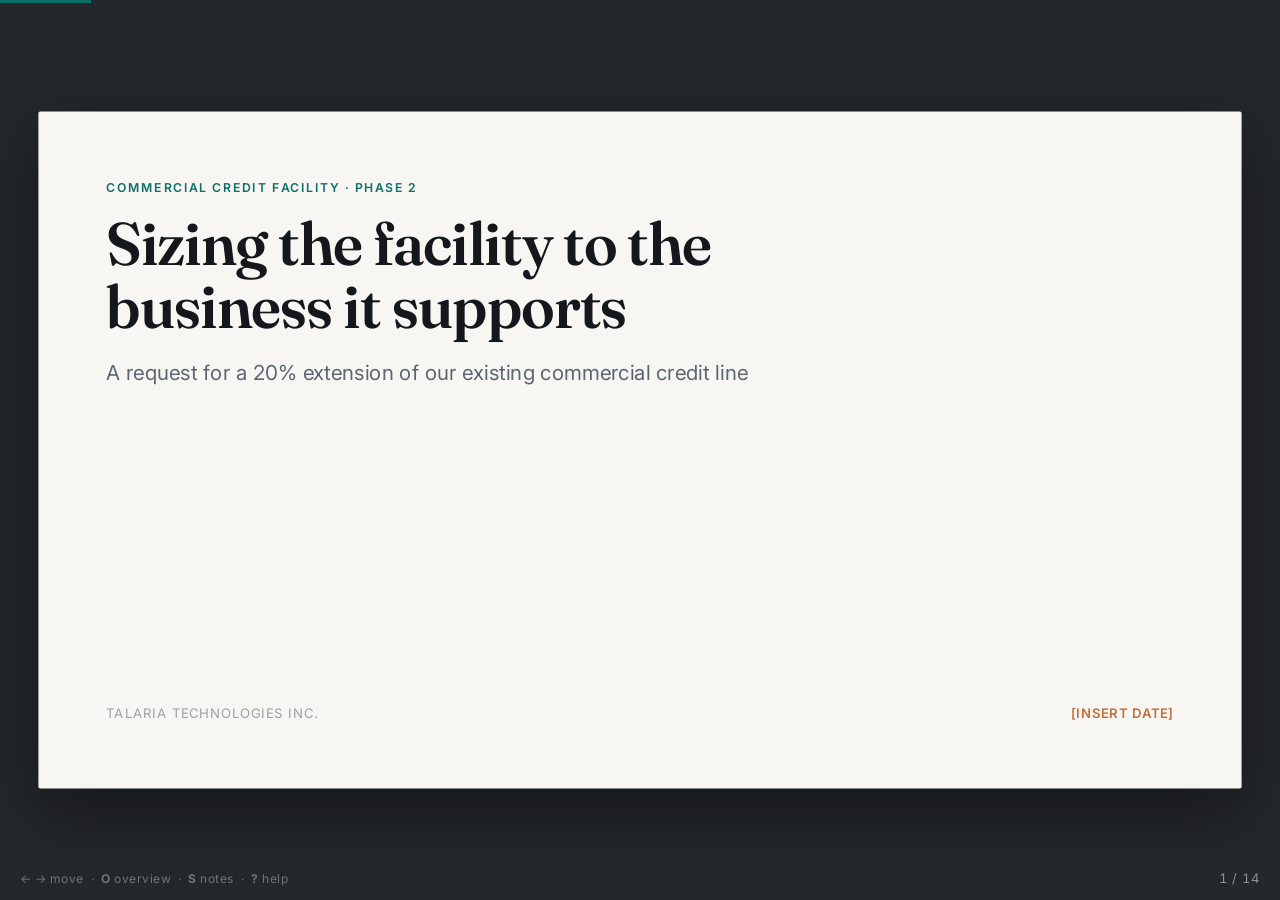
==== deck/index.html @ c8da1f6f "INITIAL SLIDES" ====
<!DOCTYPE html>
<html lang="en" data-theme="light">
<head>
<meta charset="utf-8">
<meta name="viewport" content="width=device-width, initial-scale=1">
<title>Talaria Technologies — Credit Facility Expansion</title>

<link rel="preconnect" href="https://fonts.googleapis.com">
<link rel="preconnect" href="https://fonts.gstatic.com" crossorigin>
<link href="https://fonts.googleapis.com/css2?family=Inter:wght@400;500;600;700&family=Fraunces:opsz,wght@9..144,400;9..144,600&family=JetBrains+Mono:wght@400;500&display=swap" rel="stylesheet">

<!-- stylesheets load in cascade order: tokens first, overrides last -->
<link rel="stylesheet" href="css/tokens.css">
<link rel="stylesheet" href="css/base.css">
<link rel="stylesheet" href="css/layout.css">
<link rel="stylesheet" href="css/components.css">
<link rel="stylesheet" href="css/slides.css">
<link rel="stylesheet" href="css/overlays.css">
<link rel="stylesheet" href="css/print.css">
</head>
<body>

<!-- ============ CHROME ============ -->
<div id="progress"></div>
<div id="hint">&larr; &rarr; move &nbsp;·&nbsp; <b>O</b> overview &nbsp;·&nbsp; <b>S</b> notes &nbsp;·&nbsp; <b>?</b> help</div>
<div id="counter"></div>

<div id="overview"><div class="grid"></div></div>

<aside id="presenter">
  <div><h4>Elapsed</h4><div class="timer" data-timer>00:00</div></div>
  <div style="flex:1;display:flex;flex-direction:column;min-height:0">
    <h4>Speaker notes</h4>
    <div class="note" data-note></div>
  </div>
  <div class="next" data-next></div>
</aside>

<div id="help"><div class="panel">
  <h3>Keyboard</h3>
  <table>
    <tr><td><kbd>&rarr;</kbd> <kbd>Space</kbd></td><td>Next step / slide</td></tr>
    <tr><td><kbd>&larr;</kbd></td><td>Previous</td></tr>
    <tr><td><kbd>Home</kbd> <kbd>End</kbd></td><td>First / last slide</td></tr>
    <tr><td><kbd>1</kbd>–<kbd>9</kbd></td><td>Jump to slide</td></tr>
    <tr><td><kbd>O</kbd></td><td>Overview grid</td></tr>
    <tr><td><kbd>S</kbd></td><td>Speaker notes + timer</td></tr>
    <tr><td><kbd>T</kbd></td><td>Light / dark theme</td></tr>
    <tr><td><kbd>F</kbd></td><td>Fullscreen</td></tr>
    <tr><td><kbd>R</kbd></td><td>Reset timer</td></tr>
    <tr><td><kbd>?</kbd> <kbd>Esc</kbd></td><td>Toggle / close this</td></tr>
  </table>
</div></div>

<!-- ============ STAGE ============ -->
<div id="stage">

  <!-- 1 ─────────────────────────────── TITLE -->
  <section class="slide slide--title" data-title="Title">
    <div class="eyebrow">Commercial Credit Facility · Phase 2</div>
    <h1>Sizing the facility to the business it supports</h1>
    <div class="sub">A request for a 20% extension of our existing commercial credit line</div>
    <div class="meta">
      <span>Talaria Technologies Inc.</span>
      <span class="ph">[Insert Date]</span>
    </div>
    <aside class="notes">Open on the relationship, not the number. This bank already backed Phase 1 — that is the foundation everything else rests on.</aside>
  </section>

  <!-- 2 ─────────────────────────────── THE ASK -->
  <section class="slide" data-title="The ask">
    <div class="eyebrow">The request</div>
    <h2>A 20% extension, and a matching transfer ceiling</h2>
    <p class="lead">Not a new relationship and not a new risk profile — a scaling request against a plan this bank has already underwritten.</p>
    <div class="stat-row push">
      <div class="stat frag"><div class="k ph">[Current $]</div><div class="l">Current limit</div></div>
      <div class="stat frag"><div class="k ph">[New $]</div><div class="l">Requested limit</div></div>
      <div class="stat frag"><div class="k">+20%</div><div class="l">Extension</div></div>
      <div class="stat frag"><div class="k ph">[DSCR]</div><div class="l">Debt service coverage</div></div>
    </div>
    <aside class="notes">Say the number early and plainly. Burying the ask reads as evasive to a credit audience. The four figures reveal one at a time — pause on DSCR.</aside>
  </section>

  <!-- 3 ─────────────────────────────── PROBLEM -->
  <section class="slide" data-title="The problem">
    <div class="eyebrow">The problem we solve</div>
    <h2>Flat commissions break remote routes</h2>
    <div class="cols fill">
      <ul class="points">
        <li class="frag">Under a flat commission, a driver earns materially less on a low-density route than on a dense urban one.</li>
        <li class="frag">So drivers decline and cancel those trips.</li>
        <li class="frag">Riders outside the core grid get unreliable service.</li>
        <li class="frag">The platform quietly loses the demand it cannot serve.</li>
      </ul>
      <div class="quote frag">The incentive to refuse the hard route is built into the pricing.</div>
    </div>
    <aside class="notes">This is a structural failure, not an execution failure — that framing matters, because structural problems have structural fixes a lender can underwrite.</aside>
  </section>

  <!-- 4 ─────────────────────────────── MECHANISM -->
  <section class="slide" data-title="The mechanism">
    <div class="eyebrow">The mechanism</div>
    <h2>A platform fee that moves with route density</h2>
    <p class="lead" style="margin-bottom:28px">Averaging <strong>5%</strong> — lower on the routes that are hardest to serve, higher where volume is dense.</p>
    <svg viewBox="0 0 900 210" style="width:100%">
      <line x1="60" y1="170" x2="860" y2="170" stroke="var(--line)" stroke-width="1.5"/>
      <line x1="60" y1="24"  x2="60"  y2="170" stroke="var(--line)" stroke-width="1.5"/>
      <polyline points="60,142 250,124 470,95 690,66 860,52"
                fill="none" stroke="var(--accent)" stroke-width="3" stroke-linecap="round"/>
      <circle cx="60"  cy="142" r="6" fill="var(--accent)"/>
      <circle cx="860" cy="52"  r="6" fill="var(--accent)"/>
      <text x="60"  y="196" font-size="14" fill="var(--ink-faint)" font-family="Inter">Remote / low density</text>
      <text x="726" y="196" font-size="14" fill="var(--ink-faint)" font-family="Inter">Urban / high density</text>
      <text x="80"  y="134" font-size="14" fill="var(--ink-soft)"  font-family="Inter">lower platform fee</text>
      <text x="700" y="40"  font-size="14" fill="var(--ink-soft)"  font-family="Inter">higher platform fee</text>
    </svg>
    <p class="frag" style="margin-top:16px">Driver take-home is levelled across route types, so the reason to refuse a remote trip is removed at the source.</p>
    <aside class="notes">The curve is illustrative, not fitted data — say so if asked. The point is direction, not slope.</aside>
  </section>

  <!-- 5 ─────────────────────────────── WHY A LENDER CARES -->
  <section class="slide" data-title="Why a lender cares">
    <div class="eyebrow">Why this matters to a lender</div>
    <h2>Stability, not upside</h2>
    <div class="cols-3">
      <div class="card frag"><div class="num">01</div><h3>Supply is retained</h3><p>Drivers stay available across route types, which sustains fulfilment.</p></div>
      <div class="card frag"><div class="num">02</div><h3>Volume is predictable</h3><p>Sustained fulfilment means transaction volume does not swing with geography.</p></div>
      <div class="card frag"><div class="num">03</div><h3>Margin is stabilised</h3><p>A fee that floats around 5% rather than spiking produces steady revenue per trip.</p></div>
    </div>
    <div class="rule"></div>
    <p class="frag"><strong>A volume-and-reliability model, not a high-variance one</strong> — the profile a lender should prefer.</p>
    <aside class="notes">Resist pitching growth here. Bankers underwrite downside. Stability is the stronger claim with this audience.</aside>
  </section>

  <!-- 6 ─────────────────────────────── STATUS -->
  <section class="slide" data-title="Phase status">
    <div class="eyebrow">Status</div>
    <h2>Phase 1 is complete. Phase 2 is compute.</h2>
    <div class="cols fill">
      <div class="card">
        <h3 style="color:var(--accent)">Phase 1 — done</h3>
        <p>Core software architecture finalised. Facility used as underwritten. Unit economics evaluated and approved by this bank.</p>
      </div>
      <div class="card is-highlight frag">
        <h3 style="color:var(--accent)">Phase 2 — beginning</h3>
        <p>Parameter training and real-time mapping simulation on cloud GPU banks. Approx. <span class="ph">[Insert $/month]</span> across <span class="ph">[Insert N]</span> environments.</p>
      </div>
    </div>
    <aside class="notes">Emphasise "as underwritten" — the facility was used exactly as modelled. That earns the right to ask for more.</aside>
  </section>

  <!-- 7 ─────────────────────────────── WORKLOAD -->
  <section class="slide" data-title="Phase 2 workload">
    <div class="eyebrow">Phase 2 workload</div>
    <h2>Two jobs, both GPU-bound</h2>
    <ul class="points">
      <li class="frag"><strong>Parameter training.</strong> The dynamic fee is only defensible if it is accurate — trained against historical route density, cancellation behaviour, driver earnings distributions and demand seasonality.</li>
      <li class="frag"><strong>Real-time mapping simulation.</strong> Pricing logic is validated against simulated network conditions — traffic, surge, supply shocks, edge-case routes — before any driver or rider sees it.</li>
    </ul>
    <aside class="notes">Keep this short. The technical detail is credibility, not the argument. Do not let a banker's eyes glaze here.</aside>
  </section>

  <!-- 8 ─────────────────────────────── BOTTLENECK (key slide) -->
  <section class="slide" data-title="The constraint">
    <div class="eyebrow">The constraint</div>
    <h2>Transfer velocity, not solvency</h2>
    <div class="cols fill">
      <ul class="points">
        <li class="frag">GPU capacity is procured on demand, billed on short usage-based cycles.</li>
        <li class="frag">Outflows are high-frequency and unevenly distributed — not a smooth monthly draft.</li>
        <li class="frag">Our daily ceiling was set against an even, development-stage burn rate.</li>
        <li class="frag">Training runs now stall waiting on settlement rather than on capital.</li>
      </ul>
      <div class="quote frag">The ratios are unchanged. What is misaligned is the shape of the facility against the shape of the spend.</div>
    </div>
    <aside class="notes">THE critical slide. A transfer-limit complaint can read as a liquidity warning. Name the misreading out loud before they reach it themselves.</aside>
  </section>

  <!-- 9 ─────────────────────────────── CONSOLIDATION -->
  <section class="slide" data-title="One account">
    <div class="eyebrow">A deliberate choice</div>
    <h2>One account, on purpose</h2>
    <p class="lead" style="margin-bottom:26px">We could relieve this pressure by spreading activity across institutions. We have declined to.</p>
    <div class="cols-3">
      <div class="card frag"><h3>Transparency</h3><p>One unbroken transaction record, no reconciliation gaps.</p></div>
      <div class="card frag"><h3>Compliance</h3><p>A single reporting perimeter for tax and regulatory filing.</p></div>
      <div class="card frag"><h3>Auditability</h3><p>One consolidated ledger rather than parallel histories.</p></div>
    </div>
    <div class="rule"></div>
    <p class="frag">Your credit team keeps continuous visibility into our full cash position. Fragmenting our banking would degrade that for both of us.</p>
    <aside class="notes">Frame consolidation as their benefit, never our convenience. If asked why not a second bank — answer with visibility, not with tax.</aside>
  </section>

  <!-- 10 ────────────────────────────── OFFER -->
  <section class="slide" data-title="The offer">
    <div class="eyebrow">What we are prepared to offer</div>
    <h2>We will share the cost of speed</h2>
    <ul class="points">
      <li class="frag"><strong>Adjusted maintenance fees or interest margin</strong> in exchange for an expedited review.</li>
      <li class="frag"><strong>Tiered drawdown</strong> — the incremental tranche released against defined Phase 2 milestones.</li>
      <li class="frag"><strong>Enhanced reporting</strong> — monthly compute reconciliation and updated coverage ratios.</li>
      <li class="frag"><strong>Scheduled review at Phase 2 completion</strong>, re-sizing the facility against demonstrated results.</li>
    </ul>
    <aside class="notes">Do not name a rate premium out loud. Whatever number you say first becomes the floor of the negotiation.</aside>
  </section>

  <!-- 11 ────────────────────────────── CLOSE -->
  <section class="slide" data-title="Next steps">
    <div class="eyebrow">Next steps</div>
    <h2>The package is ready</h2>
    <p class="lead">Updated statements, Phase 2 compute forecast, revised twelve-month projections and Phase 1 facility performance — deliverable within <span class="ph">[Insert N]</span> business days.</p>
    <div class="rule"></div>
    <p class="frag">Phase 1 rested on this bank's willingness to underwrite a model that was then unproven. It is now proven. This request asks only that the facility be kept sized to the business it supports.</p>
    <aside class="notes">End on the closing line of the letter. Then stop talking and let them respond.</aside>
  </section>

  <!-- 12 ────────────────────────────── DIVIDER -->
  <section class="slide slide--divider" data-title="Part two">
    <div class="eyebrow">Part two</div>
    <h2>How the argument was built</h2>
    <aside class="notes">Shift register here — you stop being the CEO and start being the writer analysing the choices.</aside>
  </section>

  <!-- 13 ────────────────────────────── STRATEGY -->
  <section class="slide" data-title="Persuasive strategy">
    <div class="eyebrow">Persuasive strategy</div>
    <h2>Four moves, one audience</h2>
    <div class="cols-4">
      <div class="card frag"><div class="num">01</div><h3>Continuity over novelty</h3><p>Framed as scaling an approved plan, not a new ask — lowers perceived risk.</p></div>
      <div class="card frag"><div class="num">02</div><h3>Name the misreading</h3><p>States it is velocity, not solvency, before the reader can conclude otherwise.</p></div>
      <div class="card frag"><div class="num">03</div><h3>Reframe self-interest</h3><p>Consolidation presented as the bank's visibility, not our convenience.</p></div>
      <div class="card frag"><div class="num">04</div><h3>Offer constraint</h3><p>Volunteered safeguards persuade a committee more than a higher rate does.</p></div>
    </div>
    <aside class="notes">Each move maps to a specific reader anxiety. Ask the class which anxiety each one answers.</aside>
  </section>

  <!-- 14 ────────────────────────────── OMISSIONS -->
  <section class="slide" data-title="Omissions">
    <div class="eyebrow">Deliberate omissions</div>
    <h2>What was left out, and why</h2>
    <ul class="points">
      <li class="frag"><strong>The threat to move banks.</strong> Coercive mid-relationship; triggers committee caution rather than speed. Implied once, softly, instead.</li>
      <li class="frag"><strong>A named 15% premium.</strong> Stating a number first makes it the floor of the negotiation, not the ceiling.</li>
      <li class="frag"><strong>Urgency language.</strong> "Detrimental to our progress" reads as distress to a risk-aware reader; the cost of delay is shown concretely instead.</li>
    </ul>
    <aside class="notes">Strongest slide for a writing class — persuasion is as much about restraint as about argument.</aside>
  </section>

</div>

<!-- Guard: ES modules cannot load over file://. Classic script, runs everywhere. -->
<script>
if (location.protocol === 'file:') {
  document.write('<div id="modwarn"><div class="box"><h2>Run this through a local server</h2>' +
    '<p>This deck uses ES modules, which browsers block on <code>file://</code>.</p>' +
    '<p style="margin-top:12px">In VS Code: install <b>Live Server</b>, then right-click <code>index.html</code> &rarr; <b>Open with Live Server</b>.</p>' +
    '<p style="margin-top:12px">Or from this folder: <code>npx serve</code> / <code>python -m http.server</code></p></div></div>');
}
</script>

<script type="module" src="js/main.js"></script>
</body>
</html>
---- deck/css/tokens.css ----
/* ============================================================
   TOKENS — the single source of truth for the deck's look.
   Change a value here and every slide follows.
   ============================================================ */
:root{
  /* ---- brand ---- */
  --accent:        #0f6f6a;
  --accent-soft:   #0f6f6a1a;
  --accent-2:      #c2703a;

  /* ---- surfaces ---- */
  --paper:         #f7f6f3;
  --paper-2:       #ffffff;
  --stage-bg:      #24272b;
  --line:          #e4e2dc;

  /* ---- text ---- */
  --ink:           #14181d;
  --ink-soft:      #5b6673;
  --ink-faint:     #98a2ad;
  --ink-invert:    #f7f6f3;

  /* ---- type ---- */
  --font-body:     'Inter', system-ui, -apple-system, 'Segoe UI', sans-serif;
  --font-display:  'Fraunces', Georgia, 'Times New Roman', serif;
  --font-mono:     'JetBrains Mono', ui-monospace, Consolas, monospace;

  --fs-h1:         64px;
  --fs-h2:         44px;
  --fs-h3:         20px;
  --fs-lead:       24px;
  --fs-body:       20px;
  --fs-small:      16px;
  --fs-label:      13px;

  /* ---- geometry ---- */
  --slide-w:       1280px;
  --slide-h:       720px;
  --pad:           72px;
  --radius:        10px;
  --presenter-w:   380px;
  --gap:           24px;

  /* ---- motion ---- */
  --ease:          cubic-bezier(.22,.61,.36,1);
  --dur:           .3s;
}

/* ---- dark theme: toggled with the T key (see js/ui/theme.js) ---- */
:root[data-theme="dark"]{
  --accent:        #4ecdc4;
  --accent-soft:   #4ecdc41f;
  --accent-2:      #e8a87c;
  --paper:         #16191d;
  --paper-2:       #1d2126;
  --stage-bg:      #0a0c0e;
  --line:          #2b3138;
  --ink:           #eef1f4;
  --ink-soft:      #a3adb8;
  --ink-faint:     #6c7783;
  --ink-invert:    #16191d;
}
---- deck/css/base.css ----
/* ============================================================
   BASE — reset, page shell, typography primitives
   ============================================================ */
*,*::before,*::after{box-sizing:border-box;margin:0;padding:0}

html,body{
  height:100%;
  overflow:hidden;
  background:var(--stage-bg);
  font-family:var(--font-body);
  -webkit-font-smoothing:antialiased;
  transition:background var(--dur) var(--ease);
}

h1{font-family:var(--font-display);font-size:var(--fs-h1);font-weight:600;line-height:1.05;letter-spacing:-.02em;color:var(--ink)}
h2{font-family:var(--font-display);font-size:var(--fs-h2);font-weight:600;line-height:1.12;letter-spacing:-.015em;color:var(--ink);margin-bottom:24px}
h3{font-size:var(--fs-h3);font-weight:600;color:var(--ink);margin-bottom:8px}

p{font-size:var(--fs-body);line-height:1.55;color:var(--ink-soft);max-width:62ch}
p.lead{font-size:var(--fs-lead);color:var(--ink)}
strong{color:var(--ink);font-weight:600}
em{font-style:italic}

a{color:var(--accent);text-decoration:none}

/* placeholder for figures the finance team fills in */
.ph{color:var(--accent-2);font-weight:600;white-space:nowrap}

kbd{
  font-family:var(--font-mono);font-size:12px;
  background:var(--paper-2);border:1px solid var(--line);
  border-bottom-width:2px;border-radius:4px;
  padding:2px 7px;color:var(--ink);
}
---- deck/css/layout.css ----
/* ============================================================
   LAYOUT — the stage, the slide box, and grid helpers
   ============================================================ */

/* The stage is a fixed-size canvas scaled to fit the window,
   so slide layout never reflows unpredictably. */
#stage{
  position:absolute;top:50%;left:50%;
  width:var(--slide-w);height:var(--slide-h);
  transform-origin:center center;
}

.slide{
  position:absolute;inset:0;
  display:none;flex-direction:column;
  padding:var(--pad);
  background:var(--paper);
  border-radius:2px;
  box-shadow:0 24px 70px rgba(0,0,0,.4);
  transition:background var(--dur) var(--ease);
}
.slide.is-active{display:flex}

/* entrance animation, suppressed in overview and print */
.slide.is-active > *{animation:rise .34s var(--ease) both}
.slide.is-active > *:nth-child(2){animation-delay:.04s}
.slide.is-active > *:nth-child(3){animation-delay:.08s}
.slide.is-active > *:nth-child(4){animation-delay:.12s}
@keyframes rise{from{opacity:0;transform:translateY(10px)}to{opacity:1;transform:none}}

/* ---- grid helpers ---- */
.cols   {display:grid;grid-template-columns:1fr 1fr;gap:40px;align-content:start}
.cols-3 {display:grid;grid-template-columns:repeat(3,1fr);gap:var(--gap)}
.cols-4 {display:grid;grid-template-columns:repeat(4,1fr);gap:var(--gap)}
.fill   {flex:1}
.push   {margin-top:auto}
.rule   {height:1px;background:var(--line);margin:28px 0}
---- deck/css/components.css ----
/* ============================================================
   COMPONENTS — reusable slide furniture
   ============================================================ */

.eyebrow{
  font-size:var(--fs-label);font-weight:600;
  letter-spacing:.14em;text-transform:uppercase;
  color:var(--accent);margin-bottom:18px;
}

.card{
  background:var(--paper-2);
  border:1px solid var(--line);
  border-radius:var(--radius);
  padding:26px;
  transition:background var(--dur) var(--ease),border-color var(--dur) var(--ease);
}
.card.is-highlight{border-color:var(--accent);background:var(--accent-soft)}
.card.is-ghost{background:transparent;border-style:dashed}
.card .num{
  font-family:var(--font-display);font-size:38px;line-height:1;
  color:var(--accent);margin-bottom:10px;
}
.card p{font-size:var(--fs-small);line-height:1.5}

ul.points{list-style:none;display:flex;flex-direction:column;gap:18px;margin-top:8px}
ul.points li{
  font-size:var(--fs-body);line-height:1.5;color:var(--ink-soft);
  padding-left:26px;position:relative;max-width:60ch;
}
ul.points li::before{
  content:"";position:absolute;left:0;top:11px;
  width:8px;height:8px;border-radius:2px;background:var(--accent);
}

.stat-row{display:flex;gap:56px;padding-top:28px;border-top:1px solid var(--line)}
.stat .k{font-family:var(--font-display);font-size:40px;line-height:1;color:var(--ink)}
.stat .l{font-size:var(--fs-label);letter-spacing:.08em;text-transform:uppercase;color:var(--ink-faint);margin-top:8px}

.quote{
  font-family:var(--font-display);font-size:34px;line-height:1.3;color:var(--ink);
  border-left:3px solid var(--accent);padding-left:28px;max-width:24ch;
}

/* ---- fragments: elements revealed one keypress at a time ---- */
.frag{opacity:.12;transition:opacity .28s var(--ease),transform .28s var(--ease);transform:translateY(4px)}
.frag.is-shown{opacity:1;transform:none}

/* speaker notes never render on the slide itself */
.notes{display:none}
---- deck/css/slides.css ----
/* ============================================================
   SLIDE VARIANTS — per-type slide treatments
   ============================================================ */

.slide--title{justify-content:center}
.slide--title h1{max-width:18ch}
.slide--title .sub{font-size:22px;color:var(--ink-soft);margin-top:24px;max-width:52ch}
.slide--title .meta{
  margin-top:auto;display:flex;justify-content:space-between;
  font-size:14px;letter-spacing:.06em;text-transform:uppercase;color:var(--ink-faint);
}

.slide--divider{background:var(--ink);justify-content:center}
.slide--divider h2{color:var(--paper);font-size:56px;margin:0}
.slide--divider .eyebrow{color:var(--accent-2)}

.slide--statement{justify-content:center;align-items:flex-start}
.slide--statement .quote{font-size:46px;max-width:20ch;border:0;padding:0}
---- deck/css/overlays.css ----
/* ============================================================
   OVERLAYS — chrome that sits above the stage
   ============================================================ */

#progress{position:fixed;top:0;left:0;height:3px;width:0;background:var(--accent);z-index:40;transition:width .25s var(--ease)}
#counter {position:fixed;bottom:14px;right:20px;color:#8b929a;font-size:13px;letter-spacing:.08em;z-index:40;font-variant-numeric:tabular-nums}
#hint    {position:fixed;bottom:14px;left:20px;color:#6e757d;font-size:12px;letter-spacing:.04em;z-index:40}

/* ---- overview grid (O) ---- */
#overview{
  position:fixed;inset:0;z-index:50;
  background:rgba(10,12,14,.94);
  display:none;overflow-y:auto;padding:40px;
}
#overview.is-open{display:block}
#overview .grid{display:grid;grid-template-columns:repeat(4,1fr);gap:20px;max-width:1400px;margin:0 auto}
#overview .thumb{
  position:relative;aspect-ratio:16/9;overflow:hidden;cursor:pointer;
  border:2px solid transparent;border-radius:6px;background:var(--paper);
}
#overview .thumb.is-current{border-color:var(--accent)}
#overview .thumb .inner{
  width:var(--slide-w);height:var(--slide-h);
  transform-origin:top left;pointer-events:none;
}
#overview .thumb .tag{
  position:absolute;left:0;bottom:0;z-index:2;
  background:rgba(0,0,0,.72);color:#fff;
  font-size:11px;letter-spacing:.06em;padding:4px 8px;
}

/* ---- presenter panel (S) ---- */
#presenter{
  position:fixed;right:0;top:0;bottom:0;width:var(--presenter-w);z-index:45;
  background:#14181d;color:#dfe4e9;padding:26px;
  display:none;flex-direction:column;gap:20px;
  box-shadow:-20px 0 50px rgba(0,0,0,.5);
}
#presenter.is-open{display:flex}
#presenter h4{font-size:11px;letter-spacing:.14em;text-transform:uppercase;color:#6c7783;margin-bottom:8px}
#presenter .timer{font-family:var(--font-mono);font-size:34px;color:#4ecdc4;font-variant-numeric:tabular-nums}
#presenter .note{font-size:15px;line-height:1.6;color:#c2cad2;flex:1;overflow-y:auto}
#presenter .next{font-size:14px;color:#8b949e;border-top:1px solid #262c33;padding-top:16px}

/* ---- help (?) ---- */
#help{
  position:fixed;inset:0;z-index:60;display:none;
  align-items:center;justify-content:center;background:rgba(10,12,14,.9);
}
#help.is-open{display:flex}
#help .panel{background:var(--paper);border-radius:12px;padding:36px 40px;min-width:420px}
#help h3{margin-bottom:20px}
#help table{border-collapse:collapse;width:100%}
#help td{padding:7px 0;font-size:15px;color:var(--ink-soft)}
#help td:first-child{width:110px}

/* ---- file:// warning, shown by the inline guard in index.html ---- */
#modwarn{
  position:fixed;inset:0;z-index:99;display:flex;align-items:center;justify-content:center;
  background:#14181d;color:#e6eaee;font-family:system-ui,sans-serif;padding:40px;
}
#modwarn .box{max-width:560px;line-height:1.6}
#modwarn h2{color:#fff;font-family:system-ui,sans-serif;font-size:24px;margin-bottom:14px}
#modwarn code{background:#242a31;padding:2px 7px;border-radius:4px;font-size:14px}
---- deck/css/print.css ----
/* ============================================================
   PRINT — Ctrl/Cmd+P exports one slide per landscape page
   ============================================================ */
@media print{
  @page{size:1280px 720px;margin:0}
  html,body{overflow:visible;height:auto;background:#fff}
  #stage{position:static;transform:none!important;width:auto;height:auto}
  #progress,#counter,#hint,#overview,#presenter,#help,#modwarn{display:none!important}
  .slide{
    position:relative;display:flex!important;
    width:var(--slide-w);height:var(--slide-h);
    page-break-after:always;box-shadow:none;border-radius:0;
  }
  .slide > *{animation:none!important}
  .frag{opacity:1!important;transform:none!important}
}
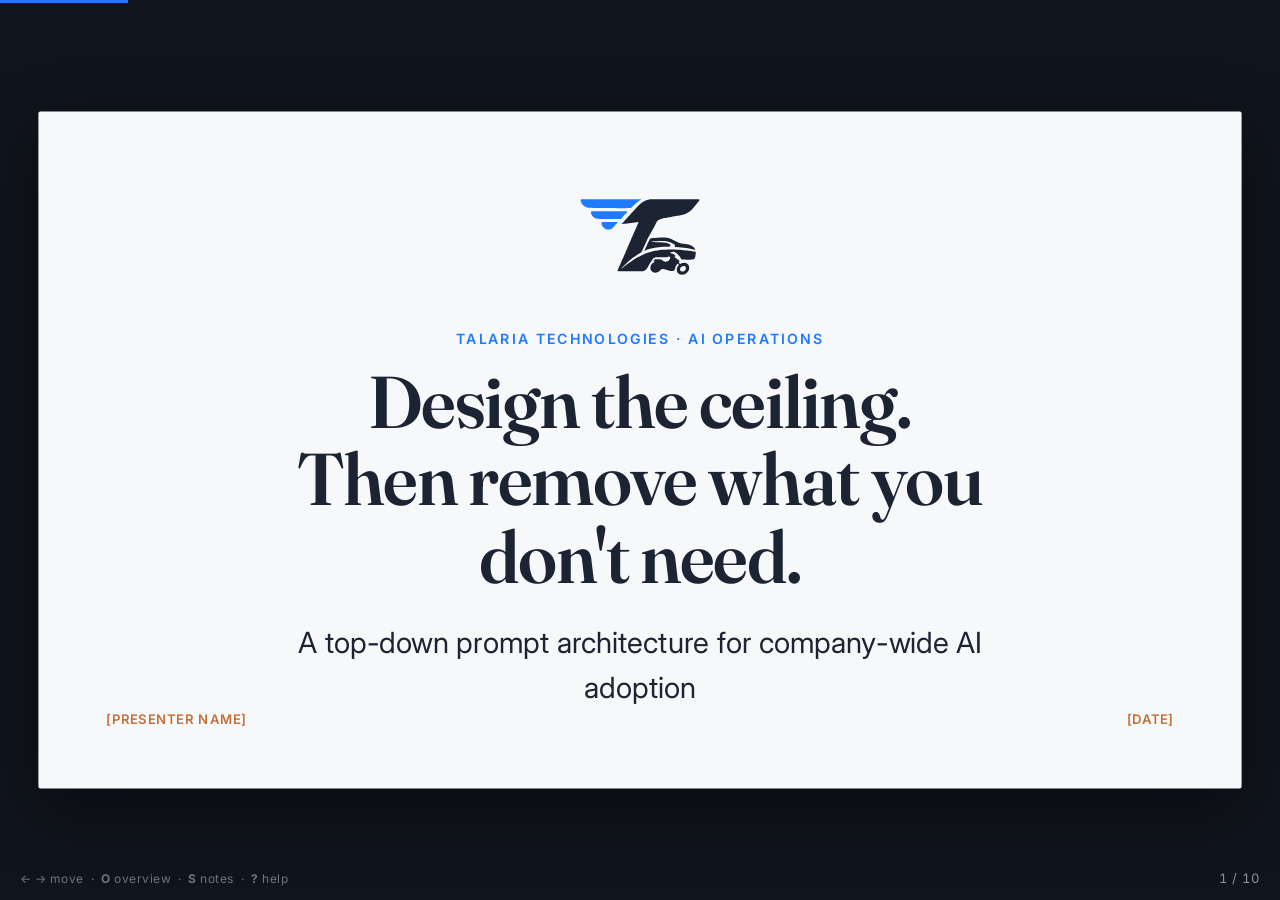
==== commit 7a9034b9: "Version 0.0.1" ====
--- a/deck/index.html
+++ b/deck/index.html
@@ -1,263 +1,356 @@
 <!DOCTYPE html>
 <html lang="en" data-theme="light">
+
 <head>
-<meta charset="utf-8">
-<meta name="viewport" content="width=device-width, initial-scale=1">
-<title>Talaria Technologies — Credit Facility Expansion</title>
-
-<link rel="preconnect" href="https://fonts.googleapis.com">
-<link rel="preconnect" href="https://fonts.gstatic.com" crossorigin>
-<link href="https://fonts.googleapis.com/css2?family=Inter:wght@400;500;600;700&family=Fraunces:opsz,wght@9..144,400;9..144,600&family=JetBrains+Mono:wght@400;500&display=swap" rel="stylesheet">
-
-<!-- stylesheets load in cascade order: tokens first, overrides last -->
-<link rel="stylesheet" href="css/tokens.css">
-<link rel="stylesheet" href="css/base.css">
-<link rel="stylesheet" href="css/layout.css">
-<link rel="stylesheet" href="css/components.css">
-<link rel="stylesheet" href="css/slides.css">
-<link rel="stylesheet" href="css/overlays.css">
-<link rel="stylesheet" href="css/print.css">
+  <meta charset="utf-8">
+  <meta name="viewport" content="width=device-width, initial-scale=1">
+  <title>Talaria — Deductive Prompt Architecture</title>
+
+  <link rel="icon" href="assets/mark.svg">
+  <link rel="preconnect" href="https://fonts.googleapis.com">
+  <link rel="preconnect" href="https://fonts.gstatic.com" crossorigin>
+  <link
+    href="https://fonts.googleapis.com/css2?family=Inter:wght@400;500;600;700&family=Fraunces:opsz,wght@9..144,400;9..144,600&family=JetBrains+Mono:wght@400;500&display=swap"
+    rel="stylesheet">
+
+  <link rel="stylesheet" href="css/tokens.css">
+  <link rel="stylesheet" href="css/base.css">
+  <link rel="stylesheet" href="css/layout.css">
+  <link rel="stylesheet" href="css/components.css">
+  <link rel="stylesheet" href="css/slides.css">
+  <link rel="stylesheet" href="css/overlays.css">
+  <link rel="stylesheet" href="css/print.css">
 </head>
+
 <body>
 
-<!-- ============ CHROME ============ -->
-<div id="progress"></div>
-<div id="hint">&larr; &rarr; move &nbsp;·&nbsp; <b>O</b> overview &nbsp;·&nbsp; <b>S</b> notes &nbsp;·&nbsp; <b>?</b> help</div>
-<div id="counter"></div>
-
-<div id="overview"><div class="grid"></div></div>
-
-<aside id="presenter">
-  <div><h4>Elapsed</h4><div class="timer" data-timer>00:00</div></div>
-  <div style="flex:1;display:flex;flex-direction:column;min-height:0">
-    <h4>Speaker notes</h4>
-    <div class="note" data-note></div>
+  <div id="progress"></div>
+  <div id="hint">&larr; &rarr; move &nbsp;·&nbsp; <b>O</b> overview &nbsp;·&nbsp; <b>S</b> notes &nbsp;·&nbsp; <b>?</b>
+    help</div>
+  <div id="counter"></div>
+
+  <div id="overview">
+    <div class="grid"></div>
   </div>
-  <div class="next" data-next></div>
-</aside>
-
-<div id="help"><div class="panel">
-  <h3>Keyboard</h3>
-  <table>
-    <tr><td><kbd>&rarr;</kbd> <kbd>Space</kbd></td><td>Next step / slide</td></tr>
-    <tr><td><kbd>&larr;</kbd></td><td>Previous</td></tr>
-    <tr><td><kbd>Home</kbd> <kbd>End</kbd></td><td>First / last slide</td></tr>
-    <tr><td><kbd>1</kbd>–<kbd>9</kbd></td><td>Jump to slide</td></tr>
-    <tr><td><kbd>O</kbd></td><td>Overview grid</td></tr>
-    <tr><td><kbd>S</kbd></td><td>Speaker notes + timer</td></tr>
-    <tr><td><kbd>T</kbd></td><td>Light / dark theme</td></tr>
-    <tr><td><kbd>F</kbd></td><td>Fullscreen</td></tr>
-    <tr><td><kbd>R</kbd></td><td>Reset timer</td></tr>
-    <tr><td><kbd>?</kbd> <kbd>Esc</kbd></td><td>Toggle / close this</td></tr>
-  </table>
-</div></div>
-
-<!-- ============ STAGE ============ -->
-<div id="stage">
-
-  <!-- 1 ─────────────────────────────── TITLE -->
-  <section class="slide slide--title" data-title="Title">
-    <div class="eyebrow">Commercial Credit Facility · Phase 2</div>
-    <h1>Sizing the facility to the business it supports</h1>
-    <div class="sub">A request for a 20% extension of our existing commercial credit line</div>
-    <div class="meta">
-      <span>Talaria Technologies Inc.</span>
-      <span class="ph">[Insert Date]</span>
+
+  <aside id="presenter">
+    <div>
+      <h4>Elapsed</h4>
+      <div class="timer" data-timer>00:00</div>
     </div>
-    <aside class="notes">Open on the relationship, not the number. This bank already backed Phase 1 — that is the foundation everything else rests on.</aside>
-  </section>
-
-  <!-- 2 ─────────────────────────────── THE ASK -->
-  <section class="slide" data-title="The ask">
-    <div class="eyebrow">The request</div>
-    <h2>A 20% extension, and a matching transfer ceiling</h2>
-    <p class="lead">Not a new relationship and not a new risk profile — a scaling request against a plan this bank has already underwritten.</p>
-    <div class="stat-row push">
-      <div class="stat frag"><div class="k ph">[Current $]</div><div class="l">Current limit</div></div>
-      <div class="stat frag"><div class="k ph">[New $]</div><div class="l">Requested limit</div></div>
-      <div class="stat frag"><div class="k">+20%</div><div class="l">Extension</div></div>
-      <div class="stat frag"><div class="k ph">[DSCR]</div><div class="l">Debt service coverage</div></div>
+    <div style="flex:1;display:flex;flex-direction:column;min-height:0">
+      <h4>Speaker notes</h4>
+      <div class="note" data-note></div>
     </div>
-    <aside class="notes">Say the number early and plainly. Burying the ask reads as evasive to a credit audience. The four figures reveal one at a time — pause on DSCR.</aside>
-  </section>
-
-  <!-- 3 ─────────────────────────────── PROBLEM -->
-  <section class="slide" data-title="The problem">
-    <div class="eyebrow">The problem we solve</div>
-    <h2>Flat commissions break remote routes</h2>
-    <div class="cols fill">
+    <div class="next" data-next></div>
+  </aside>
+
+  <div id="help">
+    <div class="panel">
+      <h3>Keyboard</h3>
+      <table>
+        <tr>
+          <td><kbd>&rarr;</kbd> <kbd>Space</kbd></td>
+          <td>Next step / slide</td>
+        </tr>
+        <tr>
+          <td><kbd>&larr;</kbd></td>
+          <td>Previous</td>
+        </tr>
+        <tr>
+          <td><kbd>1</kbd>–<kbd>9</kbd></td>
+          <td>Jump to slide</td>
+        </tr>
+        <tr>
+          <td><kbd>O</kbd></td>
+          <td>Overview grid</td>
+        </tr>
+        <tr>
+          <td><kbd>S</kbd></td>
+          <td>Speaker notes + timer</td>
+        </tr>
+        <tr>
+          <td><kbd>T</kbd></td>
+          <td>Light / dark</td>
+        </tr>
+        <tr>
+          <td><kbd>F</kbd></td>
+          <td>Fullscreen</td>
+        </tr>
+        <tr>
+          <td><kbd>R</kbd></td>
+          <td>Reset timer</td>
+        </tr>
+        <tr>
+          <td><kbd>?</kbd> <kbd>Esc</kbd></td>
+          <td>Toggle / close</td>
+        </tr>
+      </table>
+    </div>
+  </div>
+
+  <div id="stage">
+
+    <!-- ══ 1 ══ TITLE — hero focal centre, logo as the focal point ══ -->
+    <section class="slide slide--title" data-title="Title">
+      <div class="hero">
+        <div class="mark"><img src="assets/mark.svg" alt="Talaria" style="width:100%;height:100%"></div>
+        <div class="eyebrow">Talaria Technologies · AI Operations</div>
+        <h1>Design the ceiling.<br>Then remove what you don't need.</h1>
+        <p class="lead" style="margin-top:26px">A top-down prompt architecture for company-wide AI adoption</p>
+      </div>
+      <div class="meta">
+        <span class="ph">[Presenter Name]</span>
+        <span class="ph">[Date]</span>
+      </div>
+      <aside class="notes">Open on the contrast, not the agenda. Most people build prompts upward from nothing. We build
+        downward from a complete specification. Everything in this deck follows from that one reversal.</aside>
+    </section>
+
+    <!-- ══ 2 ══ THE SPECTRUM — split 50/50 comparison ══ -->
+    <section class="slide" data-title="The spectrum">
+      <div class="eyebrow">The prompting spectrum</div>
+      <h2>Two directions of travel</h2>
+      <div class="cols fill" style="gap:32px">
+        <div class="panel panel--bad">
+          <div class="tag">Status quo · Undershooting</div>
+          <h3>Start vague.<br>Build up.</h3>
+          <ul class="flow">
+            <li><span class="arrow">1</span><span>Vague opening prompt</span></li>
+            <li><span class="arrow">2</span><span>Inductive patching, turn by turn</span></li>
+            <li><span class="arrow">3</span><span><b>Context drift</b></span></li>
+            <li><span class="arrow">4</span><span>Rework and wasted turns</span></li>
+          </ul>
+        </div>
+        <div class="panel panel--good frag">
+          <div class="tag">Strategic · Deductive</div>
+          <h3>Start complete.<br>Cut down.</h3>
+          <ul class="flow">
+            <li><span class="arrow">1</span><span>High-density master prompt</span></li>
+            <li><span class="arrow">2</span><span>Lock the constraints</span></li>
+            <li><span class="arrow">3</span><span><b>Distil to the task</b></span></li>
+            <li><span class="arrow">4</span><span>Controlled execution</span></li>
+          </ul>
+        </div>
+      </div>
+      <aside class="notes">Same model, same person, opposite direction. Undershooting negotiates with the model.
+        Deductive prompting instructs it. Ask the room which one they did this morning.</aside>
+    </section>
+
+    <!-- ══ 3 ══ WHY IT FAILS — hero statement + drift diagram ══ -->
+    <section class="slide" data-title="Context drift">
+      <div class="eyebrow">Why undershooting fails</div>
+      <h2>Every correction adds a contradiction</h2>
+      <svg viewBox="0 0 1000 250" style="width:100%;margin:8px 0 4px">
+        <line x1="40" y1="210" x2="960" y2="210" stroke="var(--line)" stroke-width="2" />
+        <text x="40" y="243" font-size="19" fill="var(--ink-faint)">Turn 1</text>
+        <text x="960" y="243" font-size="19" fill="var(--ink-faint)" text-anchor="end">Turn 8</text>
+        <line x1="40" y1="70" x2="960" y2="70" stroke="var(--accent)" stroke-width="4" stroke-linecap="round" />
+        <text x="960" y="50" font-size="22" fill="var(--accent)" font-weight="600" text-anchor="end">Deductive: on
+          target</text>
+        <path d="M40 70 C 260 78, 420 118, 560 146 S 830 188, 960 196" fill="none" stroke="var(--ink-faint)"
+          stroke-width="4" stroke-dasharray="9 8" stroke-linecap="round" />
+        <text x="430" y="196" font-size="22" fill="var(--ink-soft)">Inductive: drifting</text>
+      </svg>
       <ul class="points">
-        <li class="frag">Under a flat commission, a driver earns materially less on a low-density route than on a dense urban one.</li>
-        <li class="frag">So drivers decline and cancel those trips.</li>
-        <li class="frag">Riders outside the core grid get unreliable service.</li>
-        <li class="frag">The platform quietly loses the demand it cannot serve.</li>
+        <li class="frag">Each patch is written against the <b>last output</b>, not the original intent.</li>
+        <li class="frag">Constraints added late silently overwrite constraints added early.</li>
       </ul>
-      <div class="quote frag">The incentive to refuse the hard route is built into the pricing.</div>
-    </div>
-    <aside class="notes">This is a structural failure, not an execution failure — that framing matters, because structural problems have structural fixes a lender can underwrite.</aside>
-  </section>
-
-  <!-- 4 ─────────────────────────────── MECHANISM -->
-  <section class="slide" data-title="The mechanism">
-    <div class="eyebrow">The mechanism</div>
-    <h2>A platform fee that moves with route density</h2>
-    <p class="lead" style="margin-bottom:28px">Averaging <strong>5%</strong> — lower on the routes that are hardest to serve, higher where volume is dense.</p>
-    <svg viewBox="0 0 900 210" style="width:100%">
-      <line x1="60" y1="170" x2="860" y2="170" stroke="var(--line)" stroke-width="1.5"/>
-      <line x1="60" y1="24"  x2="60"  y2="170" stroke="var(--line)" stroke-width="1.5"/>
-      <polyline points="60,142 250,124 470,95 690,66 860,52"
-                fill="none" stroke="var(--accent)" stroke-width="3" stroke-linecap="round"/>
-      <circle cx="60"  cy="142" r="6" fill="var(--accent)"/>
-      <circle cx="860" cy="52"  r="6" fill="var(--accent)"/>
-      <text x="60"  y="196" font-size="14" fill="var(--ink-faint)" font-family="Inter">Remote / low density</text>
-      <text x="726" y="196" font-size="14" fill="var(--ink-faint)" font-family="Inter">Urban / high density</text>
-      <text x="80"  y="134" font-size="14" fill="var(--ink-soft)"  font-family="Inter">lower platform fee</text>
-      <text x="700" y="40"  font-size="14" fill="var(--ink-soft)"  font-family="Inter">higher platform fee</text>
-    </svg>
-    <p class="frag" style="margin-top:16px">Driver take-home is levelled across route types, so the reason to refuse a remote trip is removed at the source.</p>
-    <aside class="notes">The curve is illustrative, not fitted data — say so if asked. The point is direction, not slope.</aside>
-  </section>
-
-  <!-- 5 ─────────────────────────────── WHY A LENDER CARES -->
-  <section class="slide" data-title="Why a lender cares">
-    <div class="eyebrow">Why this matters to a lender</div>
-    <h2>Stability, not upside</h2>
-    <div class="cols-3">
-      <div class="card frag"><div class="num">01</div><h3>Supply is retained</h3><p>Drivers stay available across route types, which sustains fulfilment.</p></div>
-      <div class="card frag"><div class="num">02</div><h3>Volume is predictable</h3><p>Sustained fulfilment means transaction volume does not swing with geography.</p></div>
-      <div class="card frag"><div class="num">03</div><h3>Margin is stabilised</h3><p>A fee that floats around 5% rather than spiking produces steady revenue per trip.</p></div>
-    </div>
-    <div class="rule"></div>
-    <p class="frag"><strong>A volume-and-reliability model, not a high-variance one</strong> — the profile a lender should prefer.</p>
-    <aside class="notes">Resist pitching growth here. Bankers underwrite downside. Stability is the stronger claim with this audience.</aside>
-  </section>
-
-  <!-- 6 ─────────────────────────────── STATUS -->
-  <section class="slide" data-title="Phase status">
-    <div class="eyebrow">Status</div>
-    <h2>Phase 1 is complete. Phase 2 is compute.</h2>
-    <div class="cols fill">
-      <div class="card">
-        <h3 style="color:var(--accent)">Phase 1 — done</h3>
-        <p>Core software architecture finalised. Facility used as underwritten. Unit economics evaluated and approved by this bank.</p>
-      </div>
-      <div class="card is-highlight frag">
-        <h3 style="color:var(--accent)">Phase 2 — beginning</h3>
-        <p>Parameter training and real-time mapping simulation on cloud GPU banks. Approx. <span class="ph">[Insert $/month]</span> across <span class="ph">[Insert N]</span> environments.</p>
-      </div>
-    </div>
-    <aside class="notes">Emphasise "as underwritten" — the facility was used exactly as modelled. That earns the right to ask for more.</aside>
-  </section>
-
-  <!-- 7 ─────────────────────────────── WORKLOAD -->
-  <section class="slide" data-title="Phase 2 workload">
-    <div class="eyebrow">Phase 2 workload</div>
-    <h2>Two jobs, both GPU-bound</h2>
-    <ul class="points">
-      <li class="frag"><strong>Parameter training.</strong> The dynamic fee is only defensible if it is accurate — trained against historical route density, cancellation behaviour, driver earnings distributions and demand seasonality.</li>
-      <li class="frag"><strong>Real-time mapping simulation.</strong> Pricing logic is validated against simulated network conditions — traffic, surge, supply shocks, edge-case routes — before any driver or rider sees it.</li>
-    </ul>
-    <aside class="notes">Keep this short. The technical detail is credibility, not the argument. Do not let a banker's eyes glaze here.</aside>
-  </section>
-
-  <!-- 8 ─────────────────────────────── BOTTLENECK (key slide) -->
-  <section class="slide" data-title="The constraint">
-    <div class="eyebrow">The constraint</div>
-    <h2>Transfer velocity, not solvency</h2>
-    <div class="cols fill">
-      <ul class="points">
-        <li class="frag">GPU capacity is procured on demand, billed on short usage-based cycles.</li>
-        <li class="frag">Outflows are high-frequency and unevenly distributed — not a smooth monthly draft.</li>
-        <li class="frag">Our daily ceiling was set against an even, development-stage burn rate.</li>
-        <li class="frag">Training runs now stall waiting on settlement rather than on capital.</li>
-      </ul>
-      <div class="quote frag">The ratios are unchanged. What is misaligned is the shape of the facility against the shape of the spend.</div>
-    </div>
-    <aside class="notes">THE critical slide. A transfer-limit complaint can read as a liquidity warning. Name the misreading out loud before they reach it themselves.</aside>
-  </section>
-
-  <!-- 9 ─────────────────────────────── CONSOLIDATION -->
-  <section class="slide" data-title="One account">
-    <div class="eyebrow">A deliberate choice</div>
-    <h2>One account, on purpose</h2>
-    <p class="lead" style="margin-bottom:26px">We could relieve this pressure by spreading activity across institutions. We have declined to.</p>
-    <div class="cols-3">
-      <div class="card frag"><h3>Transparency</h3><p>One unbroken transaction record, no reconciliation gaps.</p></div>
-      <div class="card frag"><h3>Compliance</h3><p>A single reporting perimeter for tax and regulatory filing.</p></div>
-      <div class="card frag"><h3>Auditability</h3><p>One consolidated ledger rather than parallel histories.</p></div>
-    </div>
-    <div class="rule"></div>
-    <p class="frag">Your credit team keeps continuous visibility into our full cash position. Fragmenting our banking would degrade that for both of us.</p>
-    <aside class="notes">Frame consolidation as their benefit, never our convenience. If asked why not a second bank — answer with visibility, not with tax.</aside>
-  </section>
-
-  <!-- 10 ────────────────────────────── OFFER -->
-  <section class="slide" data-title="The offer">
-    <div class="eyebrow">What we are prepared to offer</div>
-    <h2>We will share the cost of speed</h2>
-    <ul class="points">
-      <li class="frag"><strong>Adjusted maintenance fees or interest margin</strong> in exchange for an expedited review.</li>
-      <li class="frag"><strong>Tiered drawdown</strong> — the incremental tranche released against defined Phase 2 milestones.</li>
-      <li class="frag"><strong>Enhanced reporting</strong> — monthly compute reconciliation and updated coverage ratios.</li>
-      <li class="frag"><strong>Scheduled review at Phase 2 completion</strong>, re-sizing the facility against demonstrated results.</li>
-    </ul>
-    <aside class="notes">Do not name a rate premium out loud. Whatever number you say first becomes the floor of the negotiation.</aside>
-  </section>
-
-  <!-- 11 ────────────────────────────── CLOSE -->
-  <section class="slide" data-title="Next steps">
-    <div class="eyebrow">Next steps</div>
-    <h2>The package is ready</h2>
-    <p class="lead">Updated statements, Phase 2 compute forecast, revised twelve-month projections and Phase 1 facility performance — deliverable within <span class="ph">[Insert N]</span> business days.</p>
-    <div class="rule"></div>
-    <p class="frag">Phase 1 rested on this bank's willingness to underwrite a model that was then unproven. It is now proven. This request asks only that the facility be kept sized to the business it supports.</p>
-    <aside class="notes">End on the closing line of the letter. Then stop talking and let them respond.</aside>
-  </section>
-
-  <!-- 12 ────────────────────────────── DIVIDER -->
-  <section class="slide slide--divider" data-title="Part two">
-    <div class="eyebrow">Part two</div>
-    <h2>How the argument was built</h2>
-    <aside class="notes">Shift register here — you stop being the CEO and start being the writer analysing the choices.</aside>
-  </section>
-
-  <!-- 13 ────────────────────────────── STRATEGY -->
-  <section class="slide" data-title="Persuasive strategy">
-    <div class="eyebrow">Persuasive strategy</div>
-    <h2>Four moves, one audience</h2>
-    <div class="cols-4">
-      <div class="card frag"><div class="num">01</div><h3>Continuity over novelty</h3><p>Framed as scaling an approved plan, not a new ask — lowers perceived risk.</p></div>
-      <div class="card frag"><div class="num">02</div><h3>Name the misreading</h3><p>States it is velocity, not solvency, before the reader can conclude otherwise.</p></div>
-      <div class="card frag"><div class="num">03</div><h3>Reframe self-interest</h3><p>Consolidation presented as the bank's visibility, not our convenience.</p></div>
-      <div class="card frag"><div class="num">04</div><h3>Offer constraint</h3><p>Volunteered safeguards persuade a committee more than a higher rate does.</p></div>
-    </div>
-    <aside class="notes">Each move maps to a specific reader anxiety. Ask the class which anxiety each one answers.</aside>
-  </section>
-
-  <!-- 14 ────────────────────────────── OMISSIONS -->
-  <section class="slide" data-title="Omissions">
-    <div class="eyebrow">Deliberate omissions</div>
-    <h2>What was left out, and why</h2>
-    <ul class="points">
-      <li class="frag"><strong>The threat to move banks.</strong> Coercive mid-relationship; triggers committee caution rather than speed. Implied once, softly, instead.</li>
-      <li class="frag"><strong>A named 15% premium.</strong> Stating a number first makes it the floor of the negotiation, not the ceiling.</li>
-      <li class="frag"><strong>Urgency language.</strong> "Detrimental to our progress" reads as distress to a risk-aware reader; the cost of delay is shown concretely instead.</li>
-    </ul>
-    <aside class="notes">Strongest slide for a writing class — persuasion is as much about restraint as about argument.</aside>
-  </section>
-
-</div>
-
-<!-- Guard: ES modules cannot load over file://. Classic script, runs everywhere. -->
-<script>
-if (location.protocol === 'file:') {
-  document.write('<div id="modwarn"><div class="box"><h2>Run this through a local server</h2>' +
-    '<p>This deck uses ES modules, which browsers block on <code>file://</code>.</p>' +
-    '<p style="margin-top:12px">In VS Code: install <b>Live Server</b>, then right-click <code>index.html</code> &rarr; <b>Open with Live Server</b>.</p>' +
-    '<p style="margin-top:12px">Or from this folder: <code>npx serve</code> / <code>python -m http.server</code></p></div></div>');
-}
-</script>
-
-<script type="module" src="js/main.js"></script>
+      <aside class="notes">The failure is structural, not a skill gap. By turn six nobody in the thread can say what the
+        governing constraint actually is — including the model.</aside>
+    </section>
+
+    <!-- ══ 4 ══ THE METHOD — 4-step ribbon ══ -->
+    <section class="slide" data-title="The method">
+      <div class="eyebrow">Deductive prompting</div>
+      <h2>Overshoot, then subtract</h2>
+      <div class="steps">
+        <div class="step frag">
+          <div class="n">01</div>
+          <h3>Overshoot</h3>
+          <p>Write the master prompt: role, audience, constraints, format, tone, and what to leave out.</p>
+        </div>
+        <div class="step frag">
+          <div class="n">02</div>
+          <h3>Constrain</h3>
+          <p>Mark what must not change. These survive every derivative prompt.</p>
+        </div>
+        <div class="step frag">
+          <div class="n">03</div>
+          <h3>Distil</h3>
+          <p>Strip everything this task does not need. Subtraction is cheap; recovery is not.</p>
+        </div>
+        <div class="step frag">
+          <div class="n">04</div>
+          <h3>Execute</h3>
+          <p>One pass. Review against the master, not against the last reply.</p>
+        </div>
+      </div>
+      <aside class="notes">Overshooting control is the point. It is far easier to delete a constraint you wrote
+        deliberately than to discover one you never set.</aside>
+    </section>
+
+    <!-- ══ 5 ══ CASE STUDY — split, real evidence ══ -->
+    <section class="slide" data-title="Case study">
+      <div class="eyebrow">Case study · Talaria credit facility</div>
+      <h2>One context load, three deliverables</h2>
+      <div class="cols fill v-center" style="gap:44px">
+        <div>
+          <h3 style="color:var(--accent);margin-bottom:18px">The master prompt carried</h3>
+          <ul class="points" style="gap:12px">
+            <li style="font-size:23px">Company, product and business model</li>
+            <li style="font-size:23px">Audience: a risk-averse credit reader</li>
+            <li style="font-size:23px">The ask, the leverage, the concessions</li>
+            <li style="font-size:23px">Tone, length, and named omissions</li>
+          </ul>
+        </div>
+        <div class="frag">
+          <h3 style="color:var(--accent);margin-bottom:18px">What came out</h3>
+          <ul class="points" style="gap:12px">
+            <li style="font-size:23px">Three letter variants — concise, expanded, full-block</li>
+            <li style="font-size:23px">Three formatted Word documents</li>
+            <li style="font-size:23px">A slide deck, from the same context</li>
+            <li style="font-size:23px"><b>The argument was never rebuilt.</b></li>
+          </ul>
+        </div>
+      </div>
+      <aside class="notes">This is our own evidence, not a vendor case study. The format changed three times. The
+        reasoning was authored once, because it was specified before the first draft existed.</aside>
+    </section>
+
+    <!-- ══ 6 ══ OPERATIONAL IMPACT — 3-column cards ══ -->
+    <section class="slide" data-title="Operational impact">
+      <div class="eyebrow">Operational impact</div>
+      <h2>Control without a bottleneck</h2>
+      <div class="cols-3 fill" style="align-content:center">
+        <div class="card frag">
+          <div class="num">01</div>
+          <h3>Responsibility</h3>
+          <p>Standardised inputs make output governable. What the model was told is auditable after the fact.</p>
+        </div>
+        <div class="card frag">
+          <div class="num">02</div>
+          <h3>Empowerment</h3>
+          <p>Teams inherit the context. No one needs to be a prompt engineer to get a compliant result.</p>
+        </div>
+        <div class="card frag">
+          <div class="num">03</div>
+          <h3>Flexibility</h3>
+          <p>Departments tune parameters, not principles. The core constraints hold across every unit.</p>
+        </div>
+      </div>
+      <aside class="notes">The usual trade-off is control versus speed. A master prompt removes it: the control lives in
+        the artefact, so the team does not have to carry it.</aside>
+    </section>
+
+    <!-- ══ 7 ══ METRICS — large callouts ══ -->
+    <section class="slide" data-title="Improvements">
+      <div class="eyebrow">Noteworthy improvements</div>
+      <h2>What changed, measured</h2>
+      <div class="metrics">
+        <div class="metric frag">
+          <div class="v ph">[&nbsp;&nbsp;&nbsp;]%</div>
+          <div class="l">Fewer revision loops per deliverable</div>
+        </div>
+        <div class="metric frag">
+          <div class="v ph">[&nbsp;&nbsp;&nbsp;]%</div>
+          <div class="l">Faster to first usable draft</div>
+        </div>
+        <div class="metric frag">
+          <div class="v">3</div>
+          <div class="l">Deliverable formats from one context load</div>
+        </div>
+        <div class="metric frag">
+          <div class="v">0</div>
+          <div class="l">Arguments rebuilt from scratch</div>
+        </div>
+      </div>
+      <p style="font-size:19px;color:var(--ink-faint)">Bracketed figures to be confirmed against Q3 workflow logs. The
+        right-hand pair are observed from the credit-facility project.</p>
+      <aside class="notes">Be straight about which numbers are measured and which are pending. A metric you cannot
+        source is worse than no metric with this audience.</aside>
+    </section>
+
+    <!-- ══ 8 ══ CENTRE ALIGNMENT — concentric radial ══ -->
+    <section class="slide" data-title="Centre alignment">
+      <div class="eyebrow">Strategic alignment</div>
+      <h2>The engine sits at the centre</h2>
+      <svg viewBox="0 0 1060 430" style="width:100%;flex:1">
+        <ellipse cx="530" cy="215" rx="415" ry="175" fill="none" stroke="var(--line)" stroke-width="2"
+          stroke-dasharray="6 9" />
+        <ellipse cx="530" cy="215" rx="270" ry="112" fill="none" stroke="var(--line)" stroke-width="2" />
+        <circle cx="530" cy="215" r="104" fill="var(--accent)" />
+        <text x="530" y="208" text-anchor="middle" font-size="19" font-weight="700" fill="#fff"
+          letter-spacing="0.5">PROMPT</text>
+        <text x="530" y="232" text-anchor="middle" font-size="19" font-weight="700" fill="#fff"
+          letter-spacing="0.5">ARCHITECTURE</text>
+
+        <g font-size="21" font-weight="600" fill="var(--ink)" text-anchor="middle">
+          <circle cx="530" cy="40" r="7" fill="var(--accent)" /><text x="530" y="26">Product</text>
+          <circle cx="890" cy="130" r="7" fill="var(--accent)" /><text x="905" y="112">Engineering</text>
+          <circle cx="890" cy="300" r="7" fill="var(--accent)" /><text x="905" y="336">Legal &amp; Risk</text>
+          <circle cx="530" cy="390" r="7" fill="var(--accent)" /><text x="530" y="420">Operations</text>
+          <circle cx="170" cy="300" r="7" fill="var(--accent)" /><text x="155" y="336">Support</text>
+          <circle cx="170" cy="130" r="7" fill="var(--accent)" /><text x="155" y="112">Marketing</text>
+        </g>
+        <g stroke="var(--accent)" stroke-width="2" opacity=".35">
+          <line x1="530" y1="111" x2="530" y2="47" />
+          <line x1="620" y1="163" x2="883" y2="134" />
+          <line x1="620" y1="267" x2="883" y2="296" />
+          <line x1="530" y1="319" x2="530" y2="383" />
+          <line x1="440" y1="267" x2="177" y2="296" />
+          <line x1="440" y1="163" x2="177" y2="134" />
+        </g>
+      </svg>
+      <aside class="notes">Centre-aligned, not top-down in the org-chart sense. Every unit is the same distance from the
+        core, so no team inherits a degraded copy of the standard.</aside>
+    </section>
+
+    <!-- ══ 9 ══ ADOPTION — three phases ══ -->
+    <section class="slide" data-title="Adoption">
+      <div class="eyebrow">Adoption model</div>
+      <h2>Govern the core, not the forks</h2>
+      <div class="steps" style="grid-template-columns:repeat(3,1fr)">
+        <div class="step frag">
+          <div class="n">PHASE 1</div>
+          <h3>Author</h3>
+          <p>One master prompt per work category, owned centrally and version-controlled.</p>
+        </div>
+        <div class="step frag">
+          <div class="n">PHASE 2</div>
+          <h3>Fork</h3>
+          <p>Units distil their own variants. Parameters are theirs; constraints are not.</p>
+        </div>
+        <div class="step frag">
+          <div class="n">PHASE 3</div>
+          <h3>Review</h3>
+          <p>Audit outputs against the master. Amend the core once; every fork inherits it.</p>
+        </div>
+      </div>
+      <aside class="notes">Policing individual prompts does not scale. Governing one artefact that every prompt descends
+        from does.</aside>
+    </section>
+
+    <!-- ══ 10 ══ CLOSE — statement ══ -->
+    <section class="slide slide--statement" data-title="Close">
+      <div class="eyebrow">The thesis</div>
+      <div class="quote" style="margin-bottom:36px">Undershooting is not a skill problem.<br>It is a direction problem.
+      </div>
+      <p class="lead">Specify the ceiling once. Everything after that is subtraction.</p>
+      <aside class="notes">Land it and stop. Do not add a summary slide — the sentence is the summary.</aside>
+    </section>
+
+  </div>
+
+  <script>
+    if (location.protocol === 'file:') {
+      document.write('<div id="modwarn"><div class="box"><h2>Run this through a local server</h2>' +
+        '<p>This deck uses ES modules, which browsers block on <code>file://</code>.</p>' +
+        '<p style="margin-top:12px">In VS Code: install <b>Live Server</b>, then right-click <code>index.html</code> &rarr; <b>Open with Live Server</b>.</p>' +
+        '<p style="margin-top:12px">Or from this folder: <code>npx serve</code> / <code>python -m http.server</code></p></div></div>');
+    }
+  </script>
+  <script type="module" src="js/main.js"></script>
 </body>
-</html>
+
+</html>
--- a/deck/css/tokens.css
+++ b/deck/css/tokens.css
@@ -3,35 +3,37 @@
    Change a value here and every slide follows.
    ============================================================ */
 :root{
-  /* ---- brand ---- */
-  --accent:        #0f6f6a;
-  --accent-soft:   #0f6f6a1a;
-  --accent-2:      #c2703a;
+  /* ---- brand: sampled from assets/logo.svg ---- */
+  --accent:        #1e7bff;   /* Talaria blue  */
+  --accent-soft:   #1e7bff14;
+  --accent-2:      #c2703a;   /* placeholder highlight */
 
   /* ---- surfaces ---- */
-  --paper:         #f7f6f3;
+  --paper:         #f7f8fa;
   --paper-2:       #ffffff;
-  --stage-bg:      #24272b;
-  --line:          #e4e2dc;
+  --stage-bg:      #10141c;
+  --line:          #e2e6ec;
 
   /* ---- text ---- */
-  --ink:           #14181d;
-  --ink-soft:      #5b6673;
-  --ink-faint:     #98a2ad;
-  --ink-invert:    #f7f6f3;
+  --ink:           #1c2333;   /* Talaria navy */
+  --ink-soft:      #55617a;
+  --ink-faint:     #94a0b5;
+  --ink-invert:    #f7f8fa;
 
   /* ---- type ---- */
   --font-body:     'Inter', system-ui, -apple-system, 'Segoe UI', sans-serif;
   --font-display:  'Fraunces', Georgia, 'Times New Roman', serif;
   --font-mono:     'JetBrains Mono', ui-monospace, Consolas, monospace;
 
-  --fs-h1:         64px;
-  --fs-h2:         44px;
-  --fs-h3:         20px;
-  --fs-lead:       24px;
-  --fs-body:       20px;
-  --fs-small:      16px;
-  --fs-label:      13px;
+  /* Sized for projection: readable from the back of a room.
+     Nothing on a slide should be smaller than --fs-small. */
+  --fs-h1:         78px;
+  --fs-h2:         54px;
+  --fs-h3:         26px;
+  --fs-lead:       31px;
+  --fs-body:       27px;
+  --fs-small:      21px;
+  --fs-label:      15px;
 
   /* ---- geometry ---- */
   --slide-w:       1280px;
@@ -48,15 +50,15 @@
 
 /* ---- dark theme: toggled with the T key (see js/ui/theme.js) ---- */
 :root[data-theme="dark"]{
-  --accent:        #4ecdc4;
-  --accent-soft:   #4ecdc41f;
+  --accent:        #5b9dff;
+  --accent-soft:   #5b9dff1f;
   --accent-2:      #e8a87c;
-  --paper:         #16191d;
-  --paper-2:       #1d2126;
-  --stage-bg:      #0a0c0e;
-  --line:          #2b3138;
-  --ink:           #eef1f4;
-  --ink-soft:      #a3adb8;
-  --ink-faint:     #6c7783;
-  --ink-invert:    #16191d;
+  --paper:         #141924;
+  --paper-2:       #1b2130;
+  --stage-bg:      #080b11;
+  --line:          #2a3345;
+  --ink:           #eef2f8;
+  --ink-soft:      #a4b0c4;
+  --ink-faint:     #6b7891;
+  --ink-invert:    #141924;
 }
--- a/deck/css/layout.css
+++ b/deck/css/layout.css
@@ -30,6 +30,8 @@
 
 /* ---- grid helpers ---- */
 .cols   {display:grid;grid-template-columns:1fr 1fr;gap:40px;align-content:start}
+.cols.fill{align-content:stretch;grid-auto-rows:minmax(0,1fr)}
+.cols.v-center{align-items:center}
 .cols-3 {display:grid;grid-template-columns:repeat(3,1fr);gap:var(--gap)}
 .cols-4 {display:grid;grid-template-columns:repeat(4,1fr);gap:var(--gap)}
 .fill   {flex:1}
--- a/deck/css/components.css
+++ b/deck/css/components.css
@@ -18,27 +18,27 @@
 .card.is-highlight{border-color:var(--accent);background:var(--accent-soft)}
 .card.is-ghost{background:transparent;border-style:dashed}
 .card .num{
-  font-family:var(--font-display);font-size:38px;line-height:1;
+  font-family:var(--font-display);font-size:46px;line-height:1;
   color:var(--accent);margin-bottom:10px;
 }
 .card p{font-size:var(--fs-small);line-height:1.5}
 
 ul.points{list-style:none;display:flex;flex-direction:column;gap:18px;margin-top:8px}
 ul.points li{
-  font-size:var(--fs-body);line-height:1.5;color:var(--ink-soft);
-  padding-left:26px;position:relative;max-width:60ch;
+  font-size:var(--fs-body);line-height:1.45;color:var(--ink-soft);
+  padding-left:32px;position:relative;max-width:60ch;
 }
 ul.points li::before{
-  content:"";position:absolute;left:0;top:11px;
-  width:8px;height:8px;border-radius:2px;background:var(--accent);
+  content:"";position:absolute;left:0;top:14px;
+  width:10px;height:10px;border-radius:2px;background:var(--accent);
 }
 
 .stat-row{display:flex;gap:56px;padding-top:28px;border-top:1px solid var(--line)}
-.stat .k{font-family:var(--font-display);font-size:40px;line-height:1;color:var(--ink)}
+.stat .k{font-family:var(--font-display);font-size:82px;line-height:.95;color:var(--ink);letter-spacing:-.02em}
 .stat .l{font-size:var(--fs-label);letter-spacing:.08em;text-transform:uppercase;color:var(--ink-faint);margin-top:8px}
 
 .quote{
-  font-family:var(--font-display);font-size:34px;line-height:1.3;color:var(--ink);
+  font-family:var(--font-display);font-size:40px;line-height:1.3;color:var(--ink);
   border-left:3px solid var(--accent);padding-left:28px;max-width:24ch;
 }
 
@@ -48,3 +48,57 @@
 
 /* speaker notes never render on the slide itself */
 .notes{display:none}
+
+
+/* ============================================================
+   ADDITIONS for the prompt-architecture deck
+   ============================================================ */
+
+/* brand lockup: mark + wordmark */
+.lockup{display:flex;align-items:center;gap:20px}
+.lockup .mark{width:84px;height:84px;color:var(--accent);flex:none}
+.lockup .mark svg{width:100%;height:100%;display:block}
+.lockup .word{font-family:var(--font-display);font-size:34px;letter-spacing:.02em;color:var(--ink)}
+.lockup .word small{display:block;font-family:var(--font-body);font-size:14px;font-weight:600;
+  letter-spacing:.2em;text-transform:uppercase;color:var(--ink-faint);margin-top:4px}
+
+/* centred hero lockup for the title slide */
+.hero{display:flex;flex-direction:column;align-items:center;text-align:center;justify-content:center;flex:1}
+.hero .mark{width:132px;height:132px;color:var(--accent);margin-bottom:34px}
+.hero .mark svg{width:100%;height:100%;display:block}
+.hero h1{max-width:20ch}
+.hero p{max-width:44ch;margin:0 auto}
+
+/* two-panel comparison (undershooting vs deductive) */
+.panel{border-radius:var(--radius);padding:34px;height:100%;display:flex;flex-direction:column}
+.panel--bad {background:var(--paper-2);border:1px solid var(--line)}
+.panel--good{background:var(--accent-soft);border:1px solid var(--accent)}
+.panel .tag{font-size:var(--fs-label);font-weight:700;letter-spacing:.14em;text-transform:uppercase;margin-bottom:14px}
+.panel--bad  .tag{color:var(--ink-faint)}
+.panel--good .tag{color:var(--accent)}
+.panel h3{font-size:32px;margin-bottom:22px;line-height:1.15}
+
+/* a vertical flow of steps inside a panel */
+.flow{list-style:none;display:flex;flex-direction:column;gap:17px;margin-top:26px}
+.flow li{font-size:23px;line-height:1.35;color:var(--ink-soft);display:flex;gap:12px;align-items:flex-start}
+.flow li b{color:var(--ink);font-weight:600}
+.flow .arrow{color:var(--ink-faint);font-size:20px;line-height:1.4;flex:none}
+
+/* huge metric callouts */
+.metrics{display:grid;grid-template-columns:repeat(4,1fr);gap:28px;flex:1;align-content:center}
+.metric{text-align:left;border-left:4px solid var(--accent);padding-left:22px}
+.metric .v{font-family:var(--font-display);font-size:84px;line-height:.92;color:var(--ink);letter-spacing:-.03em}
+.metric .v.ph{font-size:62px;color:var(--accent-2)}
+.metric .l{font-size:19px;line-height:1.35;color:var(--ink-soft);margin-top:14px}
+
+/* step ribbon */
+.steps{display:grid;grid-template-columns:repeat(4,1fr);gap:0;flex:1;align-content:center}
+.step{padding:0 26px;border-left:2px solid var(--line);position:relative}
+.step:first-child{padding-left:0;border-left:0}
+.step .n{font-family:var(--font-mono);font-size:15px;color:var(--accent);letter-spacing:.1em;margin-bottom:14px}
+.step h3{font-size:27px;line-height:1.2;margin-bottom:10px}
+.step p{font-size:19px;line-height:1.45}
+
+/* SVG diagram labels: a presentation attribute loses to any CSS rule,
+   so set the family here rather than on each <text>. */
+.slide svg text{font-family:var(--font-body)}
--- a/deck/css/slides.css
+++ b/deck/css/slides.css
@@ -15,4 +15,4 @@
 .slide--divider .eyebrow{color:var(--accent-2)}
 
 .slide--statement{justify-content:center;align-items:flex-start}
-.slide--statement .quote{font-size:46px;max-width:20ch;border:0;padding:0}
+.slide--statement .quote{font-size:50px;font-weight:600;max-width:30ch;border:0;padding:0;line-height:1.2}
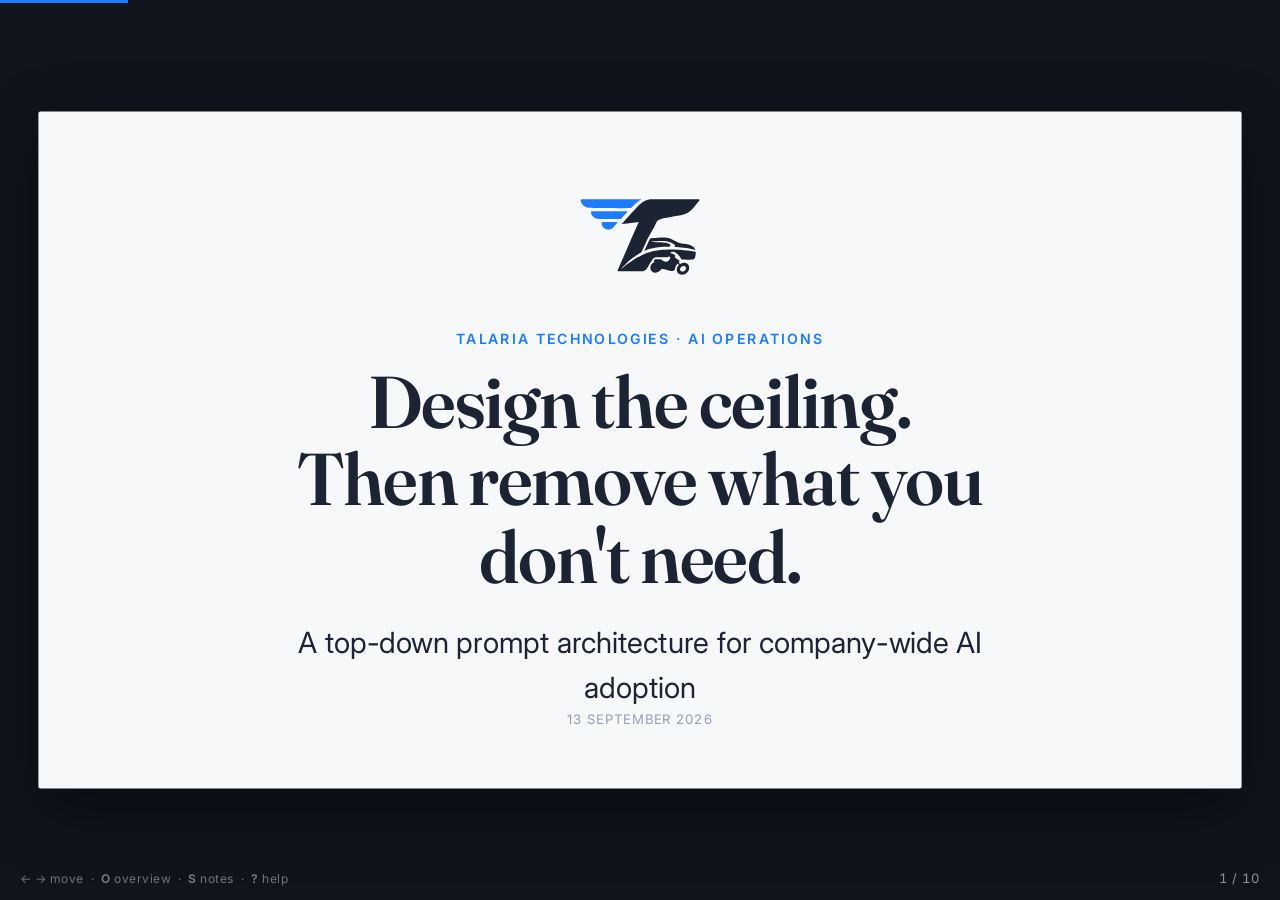
==== commit 26903068: "Title slide: drop presenter credit, set presentation date The talk is delivered by two to three spea" ====
--- a/deck/index.html
+++ b/deck/index.html
@@ -99,9 +99,8 @@
         <h1>Design the ceiling.<br>Then remove what you don't need.</h1>
         <p class="lead" style="margin-top:26px">A top-down prompt architecture for company-wide AI adoption</p>
       </div>
-      <div class="meta">
-        <span class="ph">[Presenter Name]</span>
-        <span class="ph">[Date]</span>
+      <div class="meta meta--center">
+        <span>13 September 2026</span>
       </div>
       <aside class="notes">Open on the contrast, not the agenda. Most people build prompts upward from nothing. We build
         downward from a complete specification. Everything in this deck follows from that one reversal.</aside>
--- a/deck/css/slides.css
+++ b/deck/css/slides.css
@@ -9,6 +9,8 @@
   margin-top:auto;display:flex;justify-content:space-between;
   font-size:14px;letter-spacing:.06em;text-transform:uppercase;color:var(--ink-faint);
 }
+/* no presenter credit — the talk is delivered by several people */
+.slide--title .meta--center{justify-content:center}
 
 .slide--divider{background:var(--ink);justify-content:center}
 .slide--divider h2{color:var(--paper);font-size:56px;margin:0}
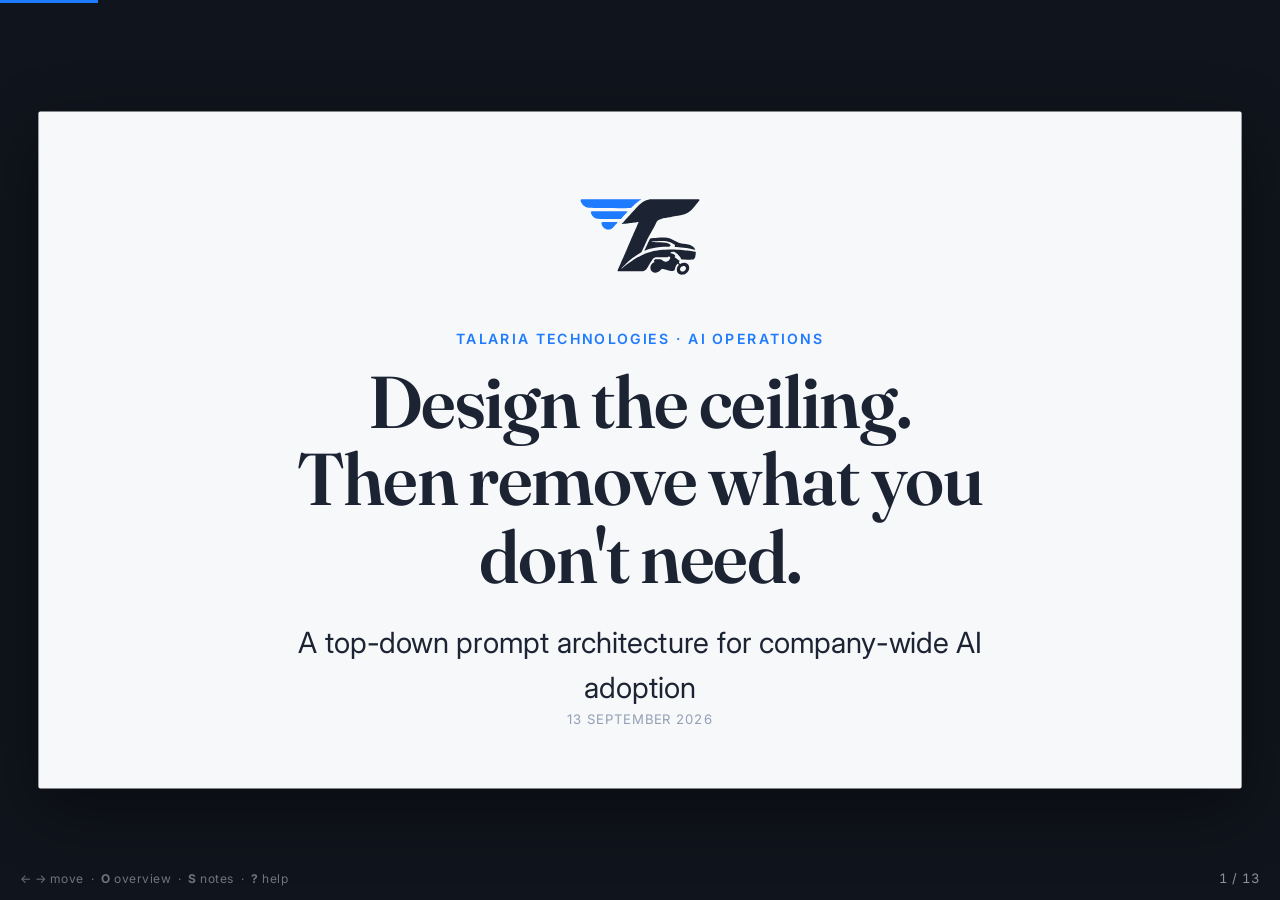
==== commit 996a123d: "Version 0.1.2" ====
--- a/deck/index.html
+++ b/deck/index.html
@@ -217,7 +217,69 @@
         reasoning was authored once, because it was specified before the first draft existed.</aside>
     </section>
 
-    <!-- ══ 6 ══ OPERATIONAL IMPACT — 3-column cards ══ -->
+    <!-- ══ 6 ══ PROMPT COMPARISON — verbatim, side by side ══ -->
+  <section class="slide" data-title="The prompt evolved">
+    <div class="eyebrow">The input</div>
+    <h2>What we asked for, twice</h2>
+    <div class="pairgrid fill">
+      <div class="snip snip--prompt">
+        <div class="chip">First pass · raw context</div>
+        <div class="txt">"We have to convince a bank to increase our credit line… we will be borrowing GPUs for testing our new mapping product, the current credit line won't allow sufficient funds transfers… We are willing to pay an extra 15%."</div>
+      </div>
+      <div class="snip snip--prompt frag">
+        <div class="chip">Final pass · master prompt</div>
+        <div class="txt">"<b>Act as the CEO</b> of Talaria Technologies Inc. Write a formal, persuasive business letter to our <b>Commercial Bank Relationship Manager</b>… Leave placeholders like <b>[Insert DSCR]</b>… Maintain a tone suitable for a <b>risk-aware financial audience</b>."</div>
+      </div>
+      <p class="takeaway">Real information, <b>no specification</b>. Role, reader, format and exclusions all left to the model.</p>
+      <p class="takeaway frag">Role, reader, ask, tone and unknowns — <b>all fixed before a word was drafted</b>.</p>
+    </div>
+    <aside class="notes">Read both aloud. The first is not a bad prompt — it carries genuine context. It simply decides nothing, and every decision it skips the model makes on your behalf.</aside>
+  </section>
+
+  <!-- ══ 7 ══ LETTER COMPARISON — same claim, two instruments ══ -->
+  <section class="slide" data-title="The letter evolved">
+    <div class="eyebrow">The output</div>
+    <h2>Same argument, sharper instrument</h2>
+    <div class="pairgrid fill">
+      <div class="snip snip--letter">
+        <div class="chip">Letter one</div>
+        <div class="txt">"Phase 2 changes our cash mechanics in one specific way… The constraint is one of <b>velocity and timing, not solvency</b>."</div>
+      </div>
+      <div class="snip snip--letter frag">
+        <div class="chip">Final letter</div>
+        <div class="txt">"I want to be precise about the nature of the constraint, <b>because it would be easy to misread</b>… Stated plainly, this is a constraint of velocity and timing, not of solvency or coverage."</div>
+      </div>
+      <p class="takeaway">Correct and compact. Built to be <b>scanned</b>.</p>
+      <p class="takeaway frag">The same claim, now <b>naming the misreading</b> before the reader reaches it.</p>
+    </div>
+    <aside class="notes">The argument did not change between these two. Only its handling of the reader did — and that came from the brief, not from a rewrite.</aside>
+  </section>
+
+  <!-- ══ 8 ══ THREE AXES — the comparison that matters ══ -->
+  <section class="slide" data-title="Three axes">
+    <div class="eyebrow">What actually changed</div>
+    <h2>Three axes, one direction</h2>
+    <div class="cmp">
+      <div class="head"></div>
+      <div class="head">First pass</div>
+      <div class="head head--now">Final pass</div>
+
+      <div class="axis">Flexibility</div>
+      <div class="cell">The brief set the goal, not the form. The writer chose the structure.</div>
+      <div class="cell cell--now">Form fixed; flexibility moved into named placeholders the finance team owns.</div>
+
+      <div class="axis">Design choice</div>
+      <div class="cell">Headings and bold lead-ins, built for scanning.</div>
+      <div class="cell cell--now">Unbroken prose, full-block convention — a committee reads a letter, not a memo.</div>
+
+      <div class="axis">Responsibility</div>
+      <div class="cell">Leverage stated bluntly: a 15% premium, a threat to move banks.</div>
+      <div class="cell cell--now">Coercion dropped, concessions paired with safeguards, unverifiable figures left blank.</div>
+    </div>
+    <aside class="notes">Responsibility is the row to dwell on. Specifying the prompt did not only improve the prose — it decided what we were willing to say, and what we refused to claim without evidence.</aside>
+  </section>
+
+  <!-- ══ 9 ══ OPERATIONAL IMPACT — 3-column cards ══ -->
     <section class="slide" data-title="Operational impact">
       <div class="eyebrow">Operational impact</div>
       <h2>Control without a bottleneck</h2>
@@ -242,7 +304,7 @@
         the artefact, so the team does not have to carry it.</aside>
     </section>
 
-    <!-- ══ 7 ══ METRICS — large callouts ══ -->
+    <!-- ══ 10 ══ METRICS — large callouts ══ -->
     <section class="slide" data-title="Improvements">
       <div class="eyebrow">Noteworthy improvements</div>
       <h2>What changed, measured</h2>
@@ -270,7 +332,7 @@
         source is worse than no metric with this audience.</aside>
     </section>
 
-    <!-- ══ 8 ══ CENTRE ALIGNMENT — concentric radial ══ -->
+    <!-- ══ 11 ══ CENTRE ALIGNMENT — concentric radial ══ -->
     <section class="slide" data-title="Centre alignment">
       <div class="eyebrow">Strategic alignment</div>
       <h2>The engine sits at the centre</h2>
@@ -305,7 +367,7 @@
         core, so no team inherits a degraded copy of the standard.</aside>
     </section>
 
-    <!-- ══ 9 ══ ADOPTION — three phases ══ -->
+    <!-- ══ 12 ══ ADOPTION — three phases ══ -->
     <section class="slide" data-title="Adoption">
       <div class="eyebrow">Adoption model</div>
       <h2>Govern the core, not the forks</h2>
@@ -330,7 +392,7 @@
         from does.</aside>
     </section>
 
-    <!-- ══ 10 ══ CLOSE — statement ══ -->
+    <!-- ══ 13 ══ CLOSE — statement ══ -->
     <section class="slide slide--statement" data-title="Close">
       <div class="eyebrow">The thesis</div>
       <div class="quote" style="margin-bottom:36px">Undershooting is not a skill problem.<br>It is a direction problem.
--- a/deck/css/components.css
+++ b/deck/css/components.css
@@ -102,3 +102,58 @@
 /* SVG diagram labels: a presentation attribute loses to any CSS rule,
    so set the family here rather than on each <text>. */
 .slide svg text{font-family:var(--font-body)}
+
+/* ============================================================
+   EXCERPT CARDS — verbatim prompt / letter snippets
+   ============================================================ */
+.snip{
+  border-radius:var(--radius);padding:24px 26px;
+  display:flex;flex-direction:column;
+}
+.snip .chip{
+  font-size:12px;font-weight:700;letter-spacing:.16em;
+  text-transform:uppercase;margin-bottom:14px;
+}
+.snip .txt{color:inherit}
+
+/* the input: reads as a terminal / instruction block */
+.snip--prompt{background:var(--ink);color:var(--ink-invert)}
+.snip--prompt .chip{color:var(--accent-2)}
+.snip--prompt .txt{font-family:var(--font-mono);font-size:17px;line-height:1.65;opacity:.93}
+
+/* the output: reads as a document */
+.snip--letter{background:var(--paper-2);border:1px solid var(--line);color:var(--ink)}
+.snip--letter .chip{color:var(--accent)}
+.snip--letter .txt{font-family:var(--font-display);font-size:20px;line-height:1.5}
+
+.snip .txt b{color:var(--accent);font-weight:600}
+.snip--letter .txt b{color:var(--accent)}
+
+.takeaway{font-size:19px;line-height:1.45;color:var(--ink-soft);margin-top:16px}
+.takeaway b{color:var(--ink);font-weight:600}
+
+/* ============================================================
+   COMPARISON GRID — one axis per row, two positions per column
+   ============================================================ */
+.cmp{display:grid;grid-template-columns:210px 1fr 1fr;align-content:center;flex:1}
+.cmp > div{padding:18px 24px;border-top:1px solid var(--line)}
+.cmp .head{
+  border-top:0;padding:0 24px 14px;
+  font-size:13px;font-weight:700;letter-spacing:.14em;
+  text-transform:uppercase;color:var(--ink-faint);
+}
+.cmp .head--now{color:var(--accent)}
+.cmp .axis{font-size:21px;font-weight:600;color:var(--ink);padding-left:0}
+.cmp .cell{font-size:19px;line-height:1.45;color:var(--ink-soft)}
+.cmp .cell--now{color:var(--ink)}
+
+/* Two excerpts compared: row 1 holds the cards (equal height, tops aligned),
+   row 2 holds their takeaways on a shared baseline. */
+.pairgrid{
+  display:grid;
+  grid-template-columns:1fr 1fr;
+  grid-template-rows:auto auto;
+  gap:18px 36px;
+  align-content:center;
+}
+.pairgrid .takeaway{margin-top:0}
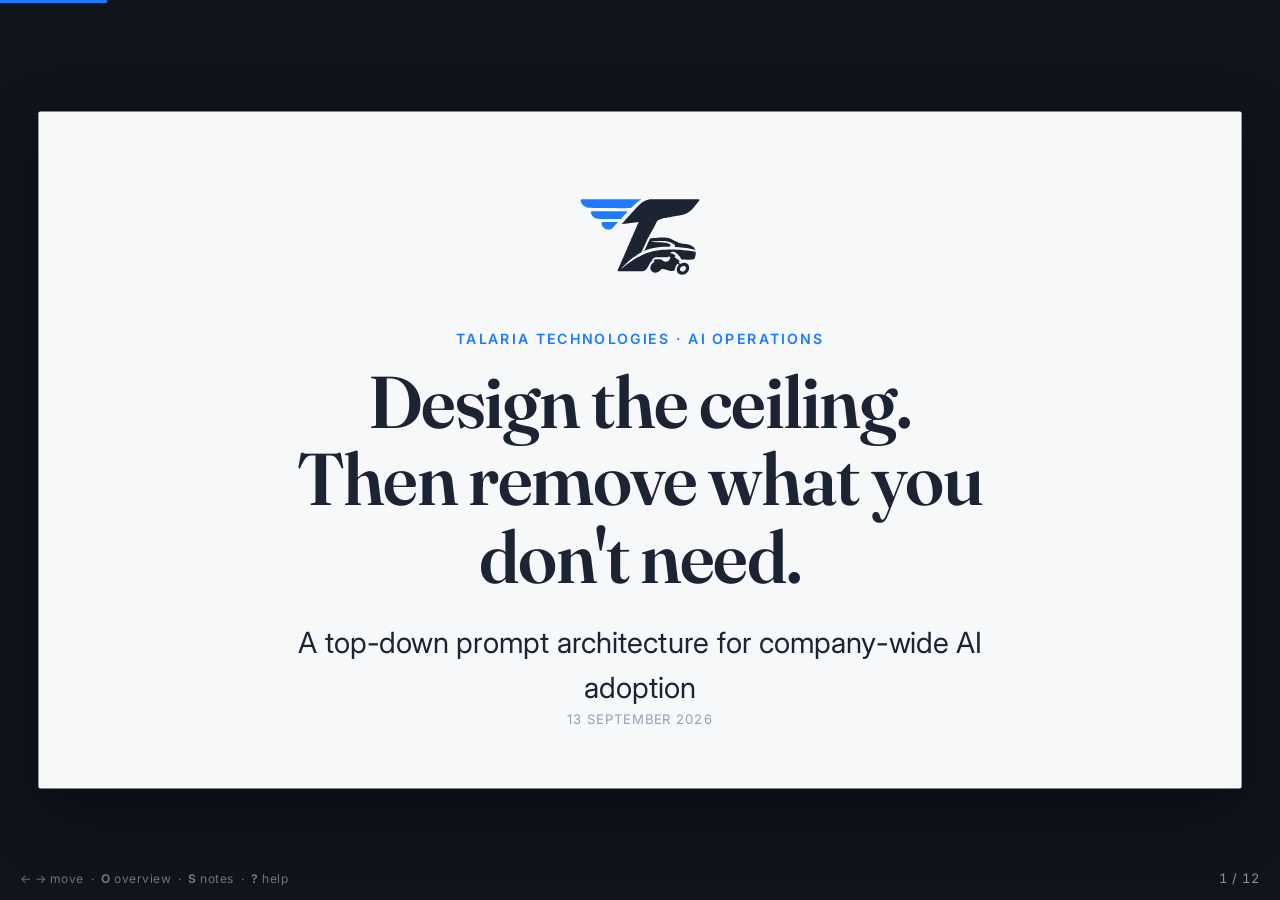
==== commit 8716aa95: "Version 0.1.4" ====
--- a/deck/index.html
+++ b/deck/index.html
@@ -13,13 +13,13 @@
     href="https://fonts.googleapis.com/css2?family=Inter:wght@400;500;600;700&family=Fraunces:opsz,wght@9..144,400;9..144,600&family=JetBrains+Mono:wght@400;500&display=swap"
     rel="stylesheet">
 
-  <link rel="stylesheet" href="css/tokens.css">
-  <link rel="stylesheet" href="css/base.css">
-  <link rel="stylesheet" href="css/layout.css">
-  <link rel="stylesheet" href="css/components.css">
-  <link rel="stylesheet" href="css/slides.css">
-  <link rel="stylesheet" href="css/overlays.css">
-  <link rel="stylesheet" href="css/print.css">
+  <link rel="stylesheet" href="css/tokens.css?v=5">
+  <link rel="stylesheet" href="css/base.css?v=5">
+  <link rel="stylesheet" href="css/layout.css?v=5">
+  <link rel="stylesheet" href="css/components.css?v=5">
+  <link rel="stylesheet" href="css/slides.css?v=5">
+  <link rel="stylesheet" href="css/overlays.css?v=5">
+  <link rel="stylesheet" href="css/print.css?v=5">
 </head>
 
 <body>
@@ -121,7 +121,7 @@
             <li><span class="arrow">4</span><span>Rework and wasted turns</span></li>
           </ul>
         </div>
-        <div class="panel panel--good frag">
+        <div class="panel panel--good">
           <div class="tag">Strategic · Deductive</div>
           <h3>Start complete.<br>Cut down.</h3>
           <ul class="flow">
@@ -152,44 +152,14 @@
         <text x="430" y="196" font-size="22" fill="var(--ink-soft)">Inductive: drifting</text>
       </svg>
       <ul class="points">
-        <li class="frag">Each patch is written against the <b>last output</b>, not the original intent.</li>
-        <li class="frag">Constraints added late silently overwrite constraints added early.</li>
+        <li>Each patch is written against the <b>last output</b>, not the original intent.</li>
+        <li>Constraints added late silently overwrite constraints added early.</li>
       </ul>
       <aside class="notes">The failure is structural, not a skill gap. By turn six nobody in the thread can say what the
         governing constraint actually is — including the model.</aside>
     </section>
 
-    <!-- ══ 4 ══ THE METHOD — 4-step ribbon ══ -->
-    <section class="slide" data-title="The method">
-      <div class="eyebrow">Deductive prompting</div>
-      <h2>Overshoot, then subtract</h2>
-      <div class="steps">
-        <div class="step frag">
-          <div class="n">01</div>
-          <h3>Overshoot</h3>
-          <p>Write the master prompt: role, audience, constraints, format, tone, and what to leave out.</p>
-        </div>
-        <div class="step frag">
-          <div class="n">02</div>
-          <h3>Constrain</h3>
-          <p>Mark what must not change. These survive every derivative prompt.</p>
-        </div>
-        <div class="step frag">
-          <div class="n">03</div>
-          <h3>Distil</h3>
-          <p>Strip everything this task does not need. Subtraction is cheap; recovery is not.</p>
-        </div>
-        <div class="step frag">
-          <div class="n">04</div>
-          <h3>Execute</h3>
-          <p>One pass. Review against the master, not against the last reply.</p>
-        </div>
-      </div>
-      <aside class="notes">Overshooting control is the point. It is far easier to delete a constraint you wrote
-        deliberately than to discover one you never set.</aside>
-    </section>
-
-    <!-- ══ 5 ══ CASE STUDY — split, real evidence ══ -->
+    <!-- ══ 4 ══ CASE STUDY — split, real evidence ══ -->
     <section class="slide" data-title="Case study">
       <div class="eyebrow">Case study · Talaria credit facility</div>
       <h2>One context load, three deliverables</h2>
@@ -203,7 +173,7 @@
             <li style="font-size:23px">Tone, length, and named omissions</li>
           </ul>
         </div>
-        <div class="frag">
+        <div>
           <h3 style="color:var(--accent);margin-bottom:18px">What came out</h3>
           <ul class="points" style="gap:12px">
             <li style="font-size:23px">Three letter variants — concise, expanded, full-block</li>
@@ -217,7 +187,7 @@
         reasoning was authored once, because it was specified before the first draft existed.</aside>
     </section>
 
-    <!-- ══ 6 ══ PROMPT COMPARISON — verbatim, side by side ══ -->
+    <!-- ══ 5 ══ PROMPT COMPARISON — verbatim, side by side ══ -->
   <section class="slide" data-title="The prompt evolved">
     <div class="eyebrow">The input</div>
     <h2>What we asked for, twice</h2>
@@ -226,17 +196,17 @@
         <div class="chip">First pass · raw context</div>
         <div class="txt">"We have to convince a bank to increase our credit line… we will be borrowing GPUs for testing our new mapping product, the current credit line won't allow sufficient funds transfers… We are willing to pay an extra 15%."</div>
       </div>
-      <div class="snip snip--prompt frag">
+      <div class="snip snip--prompt">
         <div class="chip">Final pass · master prompt</div>
         <div class="txt">"<b>Act as the CEO</b> of Talaria Technologies Inc. Write a formal, persuasive business letter to our <b>Commercial Bank Relationship Manager</b>… Leave placeholders like <b>[Insert DSCR]</b>… Maintain a tone suitable for a <b>risk-aware financial audience</b>."</div>
       </div>
       <p class="takeaway">Real information, <b>no specification</b>. Role, reader, format and exclusions all left to the model.</p>
-      <p class="takeaway frag">Role, reader, ask, tone and unknowns — <b>all fixed before a word was drafted</b>.</p>
+      <p class="takeaway">Role, reader, ask, tone and unknowns — <b>all fixed before a word was drafted</b>.</p>
     </div>
     <aside class="notes">Read both aloud. The first is not a bad prompt — it carries genuine context. It simply decides nothing, and every decision it skips the model makes on your behalf.</aside>
   </section>
 
-  <!-- ══ 7 ══ LETTER COMPARISON — same claim, two instruments ══ -->
+  <!-- ══ 6 ══ LETTER COMPARISON — same claim, two instruments ══ -->
   <section class="slide" data-title="The letter evolved">
     <div class="eyebrow">The output</div>
     <h2>Same argument, sharper instrument</h2>
@@ -245,17 +215,17 @@
         <div class="chip">Letter one</div>
         <div class="txt">"Phase 2 changes our cash mechanics in one specific way… The constraint is one of <b>velocity and timing, not solvency</b>."</div>
       </div>
-      <div class="snip snip--letter frag">
+      <div class="snip snip--letter">
         <div class="chip">Final letter</div>
         <div class="txt">"I want to be precise about the nature of the constraint, <b>because it would be easy to misread</b>… Stated plainly, this is a constraint of velocity and timing, not of solvency or coverage."</div>
       </div>
       <p class="takeaway">Correct and compact. Built to be <b>scanned</b>.</p>
-      <p class="takeaway frag">The same claim, now <b>naming the misreading</b> before the reader reaches it.</p>
+      <p class="takeaway">The same claim, now <b>naming the misreading</b> before the reader reaches it.</p>
     </div>
     <aside class="notes">The argument did not change between these two. Only its handling of the reader did — and that came from the brief, not from a rewrite.</aside>
   </section>
 
-  <!-- ══ 8 ══ THREE AXES — the comparison that matters ══ -->
+  <!-- ══ 7 ══ THREE AXES — the comparison that matters ══ -->
   <section class="slide" data-title="Three axes">
     <div class="eyebrow">What actually changed</div>
     <h2>Three axes, one direction</h2>
@@ -279,22 +249,22 @@
     <aside class="notes">Responsibility is the row to dwell on. Specifying the prompt did not only improve the prose — it decided what we were willing to say, and what we refused to claim without evidence.</aside>
   </section>
 
-  <!-- ══ 9 ══ OPERATIONAL IMPACT — 3-column cards ══ -->
+  <!-- ══ 8 ══ OPERATIONAL IMPACT — 3-column cards ══ -->
     <section class="slide" data-title="Operational impact">
       <div class="eyebrow">Operational impact</div>
       <h2>Control without a bottleneck</h2>
       <div class="cols-3 fill" style="align-content:center">
-        <div class="card frag">
+        <div class="card">
           <div class="num">01</div>
           <h3>Responsibility</h3>
           <p>Standardised inputs make output governable. What the model was told is auditable after the fact.</p>
         </div>
-        <div class="card frag">
+        <div class="card">
           <div class="num">02</div>
           <h3>Empowerment</h3>
           <p>Teams inherit the context. No one needs to be a prompt engineer to get a compliant result.</p>
         </div>
-        <div class="card frag">
+        <div class="card">
           <div class="num">03</div>
           <h3>Flexibility</h3>
           <p>Departments tune parameters, not principles. The core constraints hold across every unit.</p>
@@ -304,24 +274,24 @@
         the artefact, so the team does not have to carry it.</aside>
     </section>
 
-    <!-- ══ 10 ══ METRICS — large callouts ══ -->
+    <!-- ══ 9 ══ METRICS — large callouts ══ -->
     <section class="slide" data-title="Improvements">
       <div class="eyebrow">Noteworthy improvements</div>
       <h2>What changed, measured</h2>
       <div class="metrics">
-        <div class="metric frag">
+        <div class="metric">
           <div class="v ph">[&nbsp;&nbsp;&nbsp;]%</div>
           <div class="l">Fewer revision loops per deliverable</div>
         </div>
-        <div class="metric frag">
+        <div class="metric">
           <div class="v ph">[&nbsp;&nbsp;&nbsp;]%</div>
           <div class="l">Faster to first usable draft</div>
         </div>
-        <div class="metric frag">
+        <div class="metric">
           <div class="v">3</div>
           <div class="l">Deliverable formats from one context load</div>
         </div>
-        <div class="metric frag">
+        <div class="metric">
           <div class="v">0</div>
           <div class="l">Arguments rebuilt from scratch</div>
         </div>
@@ -332,7 +302,7 @@
         source is worse than no metric with this audience.</aside>
     </section>
 
-    <!-- ══ 11 ══ CENTRE ALIGNMENT — concentric radial ══ -->
+    <!-- ══ 10 ══ CENTRE ALIGNMENT — concentric radial ══ -->
     <section class="slide" data-title="Centre alignment">
       <div class="eyebrow">Strategic alignment</div>
       <h2>The engine sits at the centre</h2>
@@ -367,22 +337,22 @@
         core, so no team inherits a degraded copy of the standard.</aside>
     </section>
 
-    <!-- ══ 12 ══ ADOPTION — three phases ══ -->
+    <!-- ══ 11 ══ ADOPTION — three phases ══ -->
     <section class="slide" data-title="Adoption">
       <div class="eyebrow">Adoption model</div>
       <h2>Govern the core, not the forks</h2>
       <div class="steps" style="grid-template-columns:repeat(3,1fr)">
-        <div class="step frag">
+        <div class="step">
           <div class="n">PHASE 1</div>
           <h3>Author</h3>
           <p>One master prompt per work category, owned centrally and version-controlled.</p>
         </div>
-        <div class="step frag">
+        <div class="step">
           <div class="n">PHASE 2</div>
           <h3>Fork</h3>
           <p>Units distil their own variants. Parameters are theirs; constraints are not.</p>
         </div>
-        <div class="step frag">
+        <div class="step">
           <div class="n">PHASE 3</div>
           <h3>Review</h3>
           <p>Audit outputs against the master. Amend the core once; every fork inherits it.</p>
@@ -392,7 +362,7 @@
         from does.</aside>
     </section>
 
-    <!-- ══ 13 ══ CLOSE — statement ══ -->
+    <!-- ══ 12 ══ CLOSE — statement ══ -->
     <section class="slide slide--statement" data-title="Close">
       <div class="eyebrow">The thesis</div>
       <div class="quote" style="margin-bottom:36px">Undershooting is not a skill problem.<br>It is a direction problem.
@@ -411,7 +381,7 @@
         '<p style="margin-top:12px">Or from this folder: <code>npx serve</code> / <code>python -m http.server</code></p></div></div>');
     }
   </script>
-  <script type="module" src="js/main.js"></script>
+  <script type="module" src="js/main.js?v=5"></script>
 </body>
 
 </html>
--- a/deck/css/layout.css
+++ b/deck/css/layout.css
@@ -21,12 +21,46 @@
 }
 .slide.is-active{display:flex}
 
-/* entrance animation, suppressed in overview and print */
-.slide.is-active > *{animation:rise .34s var(--ease) both}
-.slide.is-active > *:nth-child(2){animation-delay:.04s}
-.slide.is-active > *:nth-child(3){animation-delay:.08s}
-.slide.is-active > *:nth-child(4){animation-delay:.12s}
-@keyframes rise{from{opacity:0;transform:translateY(10px)}to{opacity:1;transform:none}}
+/* One animation per slide — the whole slide moves as a single piece,
+   entering from the side you are travelling towards. Nothing inside a
+   slide animates independently, so no element is ever hidden or late. */
+.slide.is-active[data-dir="fwd"] {animation:enter-fwd  .38s var(--ease) both}
+.slide.is-active[data-dir="back"]{animation:enter-back .38s var(--ease) both}
+
+@keyframes enter-fwd{
+  from{opacity:0;transform:translateX(34px) scale(.995)}
+  to  {opacity:1;transform:none}
+}
+@keyframes enter-back{
+  from{opacity:0;transform:translateX(-34px) scale(.995)}
+  to  {opacity:1;transform:none}
+}
+
+/* Minimal in-page motion: the slide's top-level blocks settle in with a
+   small lift and a very short offset. Nothing is hidden waiting for a
+   keypress — the whole cascade is over in under half a second. */
+.slide.is-active > *{animation:settle .3s var(--ease) both}
+.slide.is-active > *:nth-child(1){animation-delay:.05s}
+.slide.is-active > *:nth-child(2){animation-delay:.10s}
+.slide.is-active > *:nth-child(3){animation-delay:.15s}
+.slide.is-active > *:nth-child(4){animation-delay:.19s}
+.slide.is-active > *:nth-child(n+5){animation-delay:.22s}
+
+@keyframes settle{
+  from{opacity:0;transform:translateY(8px)}
+  to  {opacity:1;transform:none}
+}
+
+/* Thumbnails in the overview grid are stills, never animated. */
+#overview .thumb .inner,
+#overview .thumb .inner > *{animation:none!important}
+
+/* Anyone who has asked their system for less motion gets a plain cut. */
+@media (prefers-reduced-motion: reduce){
+  .slide.is-active[data-dir]{animation:fade-only .2s linear both}
+  .slide.is-active > *{animation:none}
+  @keyframes fade-only{from{opacity:0}to{opacity:1}}
+}
 
 /* ---- grid helpers ---- */
 .cols   {display:grid;grid-template-columns:1fr 1fr;gap:40px;align-content:start}
--- a/deck/css/components.css
+++ b/deck/css/components.css
@@ -42,9 +42,11 @@
   border-left:3px solid var(--accent);padding-left:28px;max-width:24ch;
 }
 
-/* ---- fragments: elements revealed one keypress at a time ---- */
-.frag{opacity:.12;transition:opacity .28s var(--ease),transform .28s var(--ease);transform:translateY(4px)}
-.frag.is-shown{opacity:1;transform:none}
+/* ---- fragments ----
+   Step-by-step reveals are switched off: nothing on a slide is hidden.
+   Add class="frag" to an element to bring the behaviour back for it. */
+.frag{opacity:.14;transition:opacity .2s var(--ease)}
+.frag.is-shown{opacity:1}
 
 /* speaker notes never render on the slide itself */
 .notes{display:none}
--- a/deck/css/print.css
+++ b/deck/css/print.css
@@ -11,6 +11,6 @@
     width:var(--slide-w);height:var(--slide-h);
     page-break-after:always;box-shadow:none;border-radius:0;
   }
-  .slide > *{animation:none!important}
+  .slide,.slide > *{animation:none!important}
   .frag{opacity:1!important;transform:none!important}
 }
